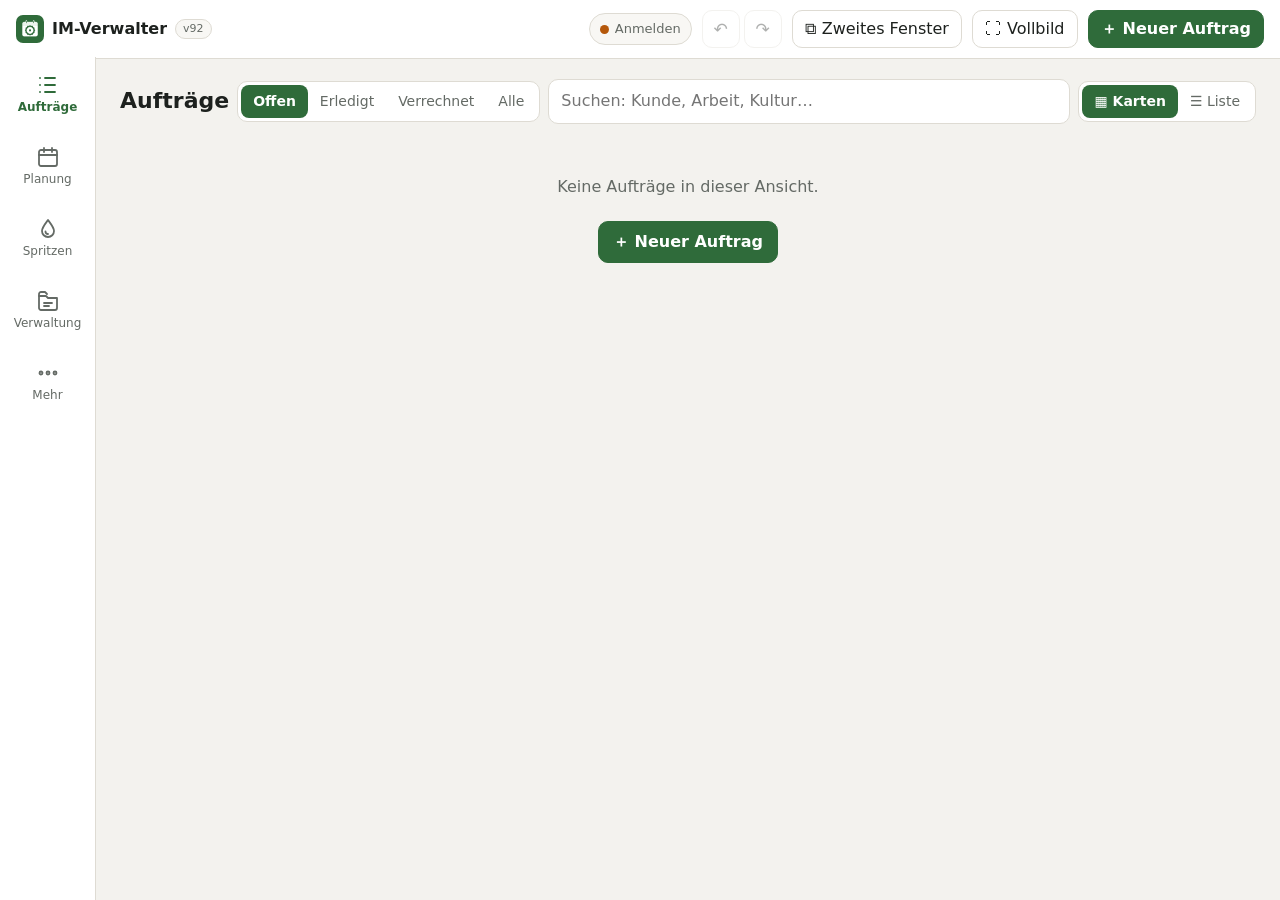
==== index.html @ 0e764344 "v92: Datensicherung – Excel-Export mit allen Modulen inkl. Eigener Betrieb (auf Basis v91) Co-Author" ====
<!doctype html>
<html lang="de-CH">
<head>
<meta charset="utf-8">
<meta name="viewport" content="width=device-width, initial-scale=1, viewport-fit=cover">
<title>IM-Verwalter</title>
<meta name="theme-color" content="#2f6b3a">
<meta name="apple-mobile-web-app-capable" content="yes">
<meta name="mobile-web-app-capable" content="yes">
<meta name="apple-mobile-web-app-status-bar-style" content="default">
<meta name="apple-mobile-web-app-title" content="IM-Verwalter">
<link rel="manifest" href="manifest.webmanifest">
<link rel="icon" href="icon-192.png" type="image/png">
<link rel="apple-touch-icon" href="apple-touch-icon.png">
<link rel="stylesheet" href="styles.css">
</head>
<body>
<header class="top">
  <div class="brand">
    <img src="[data-uri]" alt="" width="28" height="28">
    <span>IM-Verwalter</span><small class="ver" id="appVer" title="Version – Details unter Mehr">v92</small>
  </div>
  <button class="sync" id="syncBtn" data-act="sync" title="Jetzt synchronisieren">
    <span class="dot" id="syncDot"></span><span id="syncText">…</span>
  </button>
  <span class="undogrp"><button class="btn hbtn" id="hdrUndo" data-act="undo" disabled aria-label="Rückgängig" title="Rückgängig (Ctrl+Z)">↶</button><button class="btn hbtn" id="hdrRedo" data-act="redo" disabled aria-label="Wiederholen" title="Wiederholen (Ctrl+Y)">↷</button></span>
  <button class="btn hbtn" id="hdrWin" data-act="newWin" hidden title="Diesen Bereich zusätzlich in einem zweiten Fenster öffnen, um Daten nebeneinander zu sehen">⧉ <span class="hide-sm">Zweites Fenster</span></button>
  <button class="btn hbtn" id="hdrFs" data-act="hdrFs" hidden title="Vollbild">⛶ <span class="hide-sm">Vollbild</span></button>
  <button class="btn primary new" data-act="newOrder">＋ <span class="hide-sm">Neuer Auftrag</span></button>
</header>

<nav class="tabs" id="tabs">
  <button data-view="auftraege"><svg viewBox="0 0 24 24"><path d="M9 5h10M9 12h10M9 19h10M4 5h.01M4 12h.01M4 19h.01"/></svg><span>Aufträge</span></button>
  <button data-view="plan"><svg viewBox="0 0 24 24"><rect x="3" y="5" width="18" height="16" rx="2"/><path d="M3 10h18M8 3v4M16 3v4"/></svg><span>Planung</span></button>
  <button data-view="spritzen"><svg viewBox="0 0 24 24"><path d="M12 3c3 4 6 7.5 6 11a6 6 0 0 1-12 0c0-3.5 3-7 6-11z"/><path d="M9.5 14.5a2.5 2.5 0 0 0 2.5 2.5"/></svg><span>Spritzen</span></button>
  <button data-view="rueben" hidden><svg viewBox="0 0 24 24"><path d="M12 21c-3.5-3-5-6.5-5-10a5 5 0 0 1 10 0c0 3.5-1.5 7-5 10z"/><path d="M12 6c0-1.5.8-3 2.5-3.5M12 6c-.3-1.6-1.3-2.7-3-3"/><path d="M10 11h4M10.5 14h3"/></svg><span>Rübensamen</span></button>
  <button data-view="betrieb" hidden><svg viewBox="0 0 24 24"><path d="M3 21h18"/><path d="M5 21V10l7-5 7 5v11"/><path d="M9 21v-6h6v6"/><path d="M3 10l9-7 9 7"/></svg><span>Betrieb</span></button>
  <button data-view="verwaltung"><svg viewBox="0 0 24 24"><path d="M3 7h7l2 2h9v10a2 2 0 0 1-2 2H5a2 2 0 0 1-2-2z"/><path d="M3 7V5a2 2 0 0 1 2-2h4l2 2"/><path d="M8 14h8M8 17h5"/></svg><span>Verwaltung</span></button>
  <button data-view="mehr"><svg viewBox="0 0 24 24"><circle cx="5" cy="12" r="1.5"/><circle cx="12" cy="12" r="1.5"/><circle cx="19" cy="12" r="1.5"/></svg><span>Mehr</span></button>
</nav>

<main id="main">
  <div id="toolbar"></div>
  <div id="content"></div>
</main>

<div id="selbar" hidden></div>
<dialog id="dlg"><form method="dialog" id="dlgForm"></form></dialog>
<div id="toast" role="status"></div>

<script src="config.js"></script>
<script src="app.js"></script>
<script src="betrieb.js"></script>
</body>
</html>
---- styles.css ----
:root {
  --bg: #f3f2ee;
  --surface: #ffffff;
  --surface-2: #f8f7f4;
  --line: #dedbd3;
  --text: #1d211e;
  --muted: #646a65;
  --accent: #2f6b3a;
  --accent-ink: #ffffff;
  --accent-soft: #e3efe4;
  --danger: #b3261e;
  --warn: #b5580b;
  --warn-soft: #fbead9;
  --s-offen: #6b7280;
  --s-geplant: #1f5fae;
  --s-erledigt: #2f7d3b;
  --s-verrechnet: #8a8f8b;
  --shadow: 0 1px 2px rgba(0,0,0,.06), 0 2px 8px rgba(0,0,0,.04);
  --radius: 12px;
  --tabh: 64px;
  color-scheme: light;
}
@media (prefers-color-scheme: dark) {
  :root:not([data-theme="light"]) {
    --bg: #141614; --surface: #1d201d; --surface-2: #232723; --line: #343a35;
    --text: #e9ece8; --muted: #a0a8a2; --accent: #6fbf7c; --accent-ink: #0d1a0f;
    --accent-soft: #24372a; --danger: #ff8a80; --warn: #f0a35b; --warn-soft: #3a2b1c;
    --s-offen: #9aa1ab; --s-geplant: #7fb0f0; --s-erledigt: #7fcf8b; --s-verrechnet: #7d847f;
    --shadow: none; color-scheme: dark;
  }
}
:root[data-theme="dark"] {
  --bg: #141614; --surface: #1d201d; --surface-2: #232723; --line: #343a35;
  --text: #e9ece8; --muted: #a0a8a2; --accent: #6fbf7c; --accent-ink: #0d1a0f;
  --accent-soft: #24372a; --danger: #ff8a80; --warn: #f0a35b; --warn-soft: #3a2b1c;
  --s-offen: #9aa1ab; --s-geplant: #7fb0f0; --s-erledigt: #7fcf8b; --s-verrechnet: #7d847f;
  --shadow: none; color-scheme: dark;
}

* { box-sizing: border-box; }
html { -webkit-text-size-adjust: 100%; }
body {
  margin: 0; background: var(--bg); color: var(--text);
  font: 16px/1.4 -apple-system, BlinkMacSystemFont, "Segoe UI", system-ui, Roboto, sans-serif;
  padding-top: env(safe-area-inset-top);
}
button, input, select, textarea { font: inherit; color: inherit; }
a { color: var(--accent); }
.hide-sm { display: none; }
@media (min-width: 700px) { .hide-sm { display: inline; } }

/* ---------- Kopf ---------- */
.top {
  position: sticky; top: 0; z-index: 20;
  display: flex; align-items: center; gap: 10px;
  padding: 10px max(16px, env(safe-area-inset-right)) 10px max(16px, env(safe-area-inset-left));
  background: var(--surface); border-bottom: 1px solid var(--line);
}
.brand { display: flex; align-items: center; gap: 8px; font-weight: 700; flex: 1; min-width: 0; }
.brand img { border-radius: 7px; }
.brand span { white-space: nowrap; overflow: hidden; text-overflow: ellipsis; }
.sync {
  display: flex; align-items: center; gap: 6px; border: 1px solid var(--line);
  background: var(--surface-2); border-radius: 999px; padding: 6px 10px; font-size: 13px;
  color: var(--muted); cursor: pointer; max-width: calc(46vw / var(--uz, 1));
}
.sync span:last-child { white-space: nowrap; overflow: hidden; text-overflow: ellipsis; }
.dot { width: 9px; height: 9px; border-radius: 50%; background: var(--s-offen); flex: none; }
.dot.ok { background: var(--s-erledigt); }
.dot.busy { background: var(--s-geplant); animation: pulse 1s infinite; }
.dot.warn { background: var(--warn); }
.dot.err { background: var(--danger); }
@keyframes pulse { 50% { opacity: .3; } }

/* ---------- Navigation ---------- */
.tabs {
  position: fixed; left: 0; right: 0; bottom: 0; z-index: 20;
  display: grid; grid-template-columns: repeat(var(--n, 7), minmax(0, 1fr));
  background: var(--surface); border-top: 1px solid var(--line);
  padding-bottom: env(safe-area-inset-bottom);
}
.tabs button {
  display: flex; flex-direction: column; align-items: center; gap: 2px;
  border: 0; background: none; padding: 8px 2px 6px; font-size: 11px; color: var(--muted); cursor: pointer;
  min-height: 56px;
}
.tabs svg { width: 24px; height: 24px; fill: none; stroke: currentColor; stroke-width: 1.8; stroke-linecap: round; stroke-linejoin: round; }
.tabs button.on { color: var(--accent); font-weight: 600; }
main {
  padding: 14px max(16px, env(safe-area-inset-right)) calc(var(--tabh) + 24px + env(safe-area-inset-bottom)) max(16px, env(safe-area-inset-left));
  max-width: 1500px; margin: 0 auto;
}
@media (min-width: 600px) {
  .tabs {
    position: fixed; top: 57px; bottom: 0; right: auto; width: 96px;
    grid-template-columns: 1fr; grid-auto-rows: 72px; align-content: start;
    border-top: 0; border-right: 1px solid var(--line); padding-top: 8px;
  }
  .tabs button { font-size: 12px; }
  main { margin-left: 96px; padding: 20px 24px 40px; }
}

/* ---------- Werkzeugleiste ---------- */
#toolbar { display: flex; flex-wrap: wrap; gap: 8px; align-items: center; margin-bottom: 12px; }
#toolbar h1 { font-size: 22px; margin: 0 auto 0 0; }
.seg { display: inline-flex; background: var(--surface); border: 1px solid var(--line); border-radius: 10px; padding: 3px; overflow-x: auto; max-width: 100%; }
.seg button { border: 0; background: none; padding: 7px 12px; border-radius: 8px; font-size: 14px; cursor: pointer; white-space: nowrap; color: var(--muted); }
.seg button.on { background: var(--accent); color: var(--accent-ink); font-weight: 600; }
.search { flex: 1 1 200px; min-width: 0; }
.input, select.input, textarea.input {
  width: 100%; padding: 10px 12px; border: 1px solid var(--line); border-radius: 10px;
  background: var(--surface); min-height: 44px;
}
textarea.input { min-height: 80px; resize: vertical; }
.input:focus { outline: 2px solid var(--accent); outline-offset: -1px; border-color: transparent; }
.btn {
  display: inline-flex; align-items: center; justify-content: center; gap: 6px;
  border: 1px solid var(--line); background: var(--surface); border-radius: 10px;
  padding: 9px 14px; min-height: 42px; cursor: pointer; font-weight: 500; white-space: nowrap;
}
.btn:hover { border-color: var(--muted); }
.btn.primary { background: var(--accent); border-color: var(--accent); color: var(--accent-ink); font-weight: 600; }
.btn.danger { color: var(--danger); }
.btn.small { min-height: 34px; padding: 5px 10px; font-size: 14px; }
.btn.ghost { border-color: transparent; background: transparent; }
.top .btn.new { min-height: 38px; padding: 7px 12px; }

/* ---------- Karten ---------- */
.list { display: grid; gap: 10px; }
@media (min-width: 700px) { .list.grid { grid-template-columns: repeat(auto-fill, minmax(320px, 1fr)); } }
.card {
  background: var(--surface); border: 1px solid var(--line); border-radius: var(--radius);
  padding: 12px 14px; box-shadow: var(--shadow); cursor: pointer; position: relative;
}
.card:hover { border-color: var(--muted); }
.card.prio { border-left: 4px solid var(--warn); }
.card .row1 { display: flex; gap: 8px; align-items: baseline; }
.card .title { font-weight: 650; flex: 1; min-width: 0; overflow-wrap: anywhere; }
.card .sub { color: var(--muted); font-size: 14px; margin-top: 2px; overflow-wrap: anywhere; }
.card .meta { display: flex; flex-wrap: wrap; gap: 6px; margin-top: 8px; align-items: center; }
.card .actions { display: flex; gap: 6px; margin-top: 10px; flex-wrap: wrap; }
.chip { font-size: 12px; padding: 3px 8px; border-radius: 999px; background: var(--surface-2); border: 1px solid var(--line); white-space: nowrap; }
.chip.warn { background: var(--warn-soft); border-color: transparent; color: var(--warn); font-weight: 600; }
.badge { font-size: 12px; font-weight: 600; padding: 2px 8px; border-radius: 6px; color: #fff; white-space: nowrap; }
.badge.offen { background: var(--s-offen); }
.badge.geplant { background: var(--s-geplant); }
.badge.erledigt { background: var(--s-erledigt); }
.badge.verrechnet { background: var(--s-verrechnet); }
:root[data-theme="dark"] .badge, .badge { color: #fff; }
@media (prefers-color-scheme: dark) { :root:not([data-theme="light"]) .badge { color: #111; } }
:root[data-theme="dark"] .badge { color: #111; }
.who { display: inline-flex; align-items: center; gap: 5px; font-size: 13px; }
.who i { width: 10px; height: 10px; border-radius: 50%; display: inline-block; }
.nr { font-size: 12px; color: var(--muted); font-variant-numeric: tabular-nums; }
.empty { text-align: center; color: var(--muted); padding: 40px 10px; }
.section-h { font-size: 13px; font-weight: 700; text-transform: uppercase; letter-spacing: .04em; color: var(--muted); margin: 18px 0 8px; }
.links { display: flex; gap: 12px; flex-wrap: wrap; margin-top: 6px; font-size: 14px; }
.links a { text-decoration: none; font-weight: 500; }

/* ---------- Wochenplan ---------- */
.weekhead { display: flex; align-items: center; gap: 6px; flex-wrap: wrap; }
.weekhead .lbl { font-weight: 650; min-width: 150px; text-align: center; }
.week { display: grid; gap: 12px; }
.day { background: var(--surface); border: 1px solid var(--line); border-radius: var(--radius); padding: 10px; }
.day.today { border-color: var(--accent); box-shadow: 0 0 0 1px var(--accent); }
.day h3 { margin: 0 0 8px; font-size: 14px; display: flex; justify-content: space-between; gap: 6px; }
.day h3 small { color: var(--muted); font-weight: 500; }
.day .slot { display: grid; gap: 8px; min-height: 28px; }
.day.drop { background: var(--accent-soft); }
.day .none { color: var(--muted); font-size: 13px; }
.pcard { background: var(--surface-2); border: 1px solid var(--line); border-radius: 10px; padding: 8px 10px; cursor: pointer; font-size: 14px; border-left: 4px solid var(--s-geplant); }
.pcard.erledigt, .pcard.verrechnet { opacity: .65; border-left-color: var(--s-erledigt); }
.pcard.prio { border-left-color: var(--warn); }
.pcard b { display: block; overflow-wrap: anywhere; }
.pcard .sub { color: var(--muted); font-size: 13px; overflow-wrap: anywhere; }
.pcard .meta { display: flex; flex-wrap: wrap; gap: 4px; margin-top: 4px; }
.pcard[draggable="true"] { cursor: grab; }
.planwrap { display: grid; gap: 14px; }
.unplanned { background: var(--surface); border: 1px dashed var(--muted); border-radius: var(--radius); padding: 10px; }
.unplanned summary { cursor: pointer; font-weight: 650; }
.unplanned .slot { display: grid; gap: 8px; margin-top: 8px; }
.unplanned.drop { background: var(--accent-soft); }
@media (min-width: 1100px) {
  .planwrap { grid-template-columns: minmax(0,1fr) 270px; align-items: start; }
  .week { grid-template-columns: repeat(7, minmax(0, 1fr)); gap: 8px; }
  .day { min-height: 360px; }
  .unplanned { position: sticky; top: 76px; max-height: calc(calc(100vh / var(--uz, 1)) - 100px); overflow: auto; }
  .unplanned summary { pointer-events: none; list-style: none; }
}

/* ---------- Dialog ---------- */
dialog {
  border: 0; padding: 0; border-radius: 16px; width: min(640px, calc(100vw / var(--uz, 1)) - 24px);
  max-height: calc(calc(100dvh / var(--uz, 1)) - 24px); background: var(--surface); color: var(--text);
  box-shadow: 0 20px 60px rgba(0,0,0,.3);
}
dialog::backdrop { background: rgba(0,0,0,.4); }
@media (max-width: 699px) {
  dialog { width: calc(100vw / var(--uz, 1)); max-width: calc(100vw / var(--uz, 1)); height: calc(100dvh / var(--uz, 1)); max-height: calc(100dvh / var(--uz, 1)); margin: 0; border-radius: 0; }
}
#dlgForm { display: flex; flex-direction: column; max-height: inherit; height: 100%; }
.dh { display: flex; align-items: center; gap: 8px; padding: calc(12px + env(safe-area-inset-top)) 16px 12px; border-bottom: 1px solid var(--line); }
@media (min-width: 700px) { .dh { padding-top: 14px; } }
.dh h2 { margin: 0; font-size: 18px; flex: 1; }
.db { padding: 14px 16px; overflow-y: auto; flex: 1; -webkit-overflow-scrolling: touch; }
.df { display: flex; gap: 8px; padding: 12px 16px calc(12px + env(safe-area-inset-bottom)); border-top: 1px solid var(--line); flex-wrap: wrap; }
.df .spacer { flex: 1; }
.fld { display: block; margin-bottom: 12px; }
.fld > span { display: block; font-size: 13px; font-weight: 600; color: var(--muted); margin-bottom: 4px; }
.fld .hint { font-size: 12px; color: var(--warn); margin-top: 3px; }
.two { display: grid; grid-template-columns: 1fr 1fr; gap: 10px; }
.three { display: grid; grid-template-columns: 1fr 1fr 1fr; gap: 10px; }
@media (max-width: 420px) { .three { grid-template-columns: 1fr 1fr; } }
.chips { display: flex; flex-wrap: wrap; gap: 6px; }
.chips label { position: relative; }
.chips input { position: absolute; opacity: 0; pointer-events: none; }
.chips label span {
  display: inline-block; padding: 8px 12px; border: 1px solid var(--line); border-radius: 999px;
  font-size: 14px; cursor: pointer; background: var(--surface); user-select: none;
}
.chips input:checked + span { background: var(--accent); border-color: var(--accent); color: var(--accent-ink); font-weight: 600; }
.chips input:focus-visible + span { outline: 2px solid var(--accent); outline-offset: 2px; }
.box { background: var(--surface-2); border: 1px solid var(--line); border-radius: 12px; padding: 12px; margin-bottom: 12px; }
.box h4 { margin: 0 0 10px; font-size: 14px; }
.posrow { display: grid; grid-template-columns: 1fr 110px 44px; gap: 8px; align-items: center; margin-bottom: 8px; font-size: 14px; }
.posrow .u { color: var(--muted); font-size: 13px; }
.x { border: 0; background: none; font-size: 22px; line-height: 1; padding: 4px 8px; cursor: pointer; color: var(--muted); }

/* ---------- Tabellenähnliche Listen ---------- */
.rows { background: var(--surface); border: 1px solid var(--line); border-radius: var(--radius); overflow: hidden; }
.rowi { display: flex; gap: 10px; align-items: center; padding: 12px 14px; border-top: 1px solid var(--line); cursor: pointer; }
.rowi:first-child { border-top: 0; }
.rowi:hover { background: var(--surface-2); }
.rowi .grow { flex: 1; min-width: 0; }
.rowi .t { font-weight: 600; overflow-wrap: anywhere; }
.rowi .s { font-size: 13px; color: var(--muted); overflow-wrap: anywhere; }
.rowi .num { font-variant-numeric: tabular-nums; color: var(--muted); font-size: 14px; width: 44px; flex: none; }
.rowi.off { opacity: .5; }

/* ---------- Mehr / Einstellungen ---------- */
.panel { background: var(--surface); border: 1px solid var(--line); border-radius: var(--radius); padding: 16px; margin-bottom: 14px; }
.panel h2 { margin: 0 0 10px; font-size: 17px; }
.panel p { margin: 6px 0; color: var(--muted); font-size: 14px; }
.panel .btns { display: flex; gap: 8px; flex-wrap: wrap; margin-top: 10px; }
.mono { font-family: ui-monospace, Menlo, Consolas, monospace; font-size: 13px; background: var(--surface-2); border: 1px solid var(--line); border-radius: 8px; padding: 6px 8px; overflow-wrap: anywhere; display: block; margin-top: 4px; color: var(--text); }
.cols { display: grid; gap: 14px; }
@media (min-width: 1000px) { .cols { grid-template-columns: 1fr 1fr; align-items: start; } }

#toast {
  position: fixed; left: 50%; bottom: calc(var(--tabh) + 20px + env(safe-area-inset-bottom)); transform: translateX(-50%) translateY(20px);
  background: var(--text); color: var(--bg); padding: 10px 16px; border-radius: 10px; font-size: 14px;
  opacity: 0; pointer-events: none; transition: .2s; z-index: 50; max-width: calc(calc(100vw / var(--uz, 1)) - 32px);
}
#toast.show { opacity: 1; transform: translateX(-50%) translateY(0); }
@media (min-width: 600px) { #toast { bottom: 24px; } }
.day, .slot > *, .week > * { min-width: 0; }
.pcard .chip { white-space: normal; overflow-wrap: anywhere; }

/* ---------- Planung: Maschinen nebeneinander ---------- */
.gridwrap { overflow-x: auto; -webkit-overflow-scrolling: touch; border: 1px solid var(--line); border-radius: var(--radius); background: var(--surface); }
.pgrid { display: grid; min-width: min-content; }
.pgrid > div { border-right: 1px solid var(--line); border-bottom: 1px solid var(--line); min-width: 0; }
.g-corner, .g-day { position: sticky; left: 0; z-index: 2; background: var(--surface); }
.g-head { padding: 8px 10px; background: var(--surface-2); }
.g-head b { display: block; font-size: 14px; line-height: 1.25; overflow-wrap: anywhere; }
.g-head small { display: block; color: var(--muted); font-size: 12px; margin-top: 2px; overflow-wrap: anywhere; }
.g-corner { background: var(--surface-2); }
.g-day { padding: 8px 6px; font-size: 13px; text-align: center; }
.g-day b { display: block; }
.g-day small { color: var(--muted); }
.g-day.today { color: var(--accent); box-shadow: inset 3px 0 0 var(--accent); }
.g-cell { padding: 6px; display: grid; gap: 6px; align-content: start; min-height: 74px; }
.daymode .g-cell { min-height: 260px; }
.g-cell.today { background: color-mix(in srgb, var(--accent-soft) 45%, transparent); }
.g-cell.off { background: repeating-linear-gradient(135deg, transparent 0 8px, color-mix(in srgb, var(--line) 55%, transparent) 8px 9px); }
.g-cell.drop, .unplanned.drop { background: var(--accent-soft); outline: 2px dashed var(--accent); outline-offset: -3px; }
.load { position: relative; height: 16px; border-radius: 4px; background: var(--surface-2); overflow: hidden; font-size: 11px; }
.load i { position: absolute; inset: 0 auto 0 0; background: color-mix(in srgb, var(--s-geplant) 30%, transparent); }
.load.over i { background: color-mix(in srgb, var(--danger) 35%, transparent); }
.load span { position: relative; padding-left: 5px; line-height: 16px; color: var(--muted); font-variant-numeric: tabular-nums; }
.load.over span { color: var(--danger); font-weight: 600; }
.pcard { padding: 6px 8px; font-size: 13px; }
.pcard .sub { font-size: 12px; }
.pcard.unpl { border-left-color: var(--s-offen); }
.unplanned h3 { margin: 0 0 8px; font-size: 15px; }
.note { font-size: 13px; color: var(--muted); font-style: italic; margin-top: 4px; display: -webkit-box; -webkit-line-clamp: 2; -webkit-box-orient: vertical; overflow: hidden; overflow-wrap: anywhere; }
.sub2 { font-size: 12px; color: var(--muted); margin-top: 3px; }
.chip.muted { opacity: .55; }
.chips.months label span { min-width: 52px; text-align: center; padding: 7px 8px; }
details.box > summary { cursor: pointer; }
.btn.small.primary { color: var(--accent-ink); }
.planwrap > * { min-width: 0; }
.tog { display: inline-flex; align-items: center; gap: 6px; font-size: 14px; color: var(--muted); cursor: pointer; }
@media (max-width: 699px) { .df { gap: 6px; } .df .btn { padding: 8px 10px; } .df .spacer { flex: 1 0 0; } }

/* ---------- Kultur hervorheben ---------- */
.kultur { font-weight: 650; color: var(--accent); }

/* ---------- Woche: 24h-Leiste pro Zelle ---------- */
.strip { position: relative; height: 12px; border-radius: 3px; background: var(--surface-2); border: 1px solid var(--line); margin-bottom: 12px; }
.strip i { position: absolute; top: 0; bottom: 0; }
.strip .night { background: color-mix(in srgb, var(--muted) 18%, transparent); }
.strip .pz { background: repeating-linear-gradient(135deg, var(--warn) 0 2px, transparent 2px 4px); opacity: .8; }
.strip .job { background: var(--s-geplant); border-radius: 2px; }
.strip .job.warn { background: var(--danger); }
.strip .ticks { position: absolute; left: 0; right: 0; top: 12px; display: flex; justify-content: space-between; font-size: 9px; color: var(--muted); line-height: 11px; }
.strip .ticks em { font-style: normal; }
.pcard .tm { font-size: 12px; font-weight: 650; color: var(--s-geplant); font-variant-numeric: tabular-nums; }
.pcard.warnb { border-left-color: var(--danger); }
.pzcard { font-size: 12px; padding: 4px 8px; border-radius: 8px; border: 1px dashed var(--warn); color: var(--warn); cursor: pointer; background: var(--warn-soft); }

/* ---------- Tag: Zeitachse 0–24 Uhr ---------- */
.tlwrap { overflow: auto; max-height: calc(calc(100dvh / var(--uz, 1)) - 250px); min-height: 360px; border: 1px solid var(--line); border-radius: var(--radius); background: var(--surface); -webkit-overflow-scrolling: touch; }
.tl { display: grid; min-width: min-content; }
.tl-corner, .tl-head { position: sticky; top: 0; z-index: 4; background: var(--surface-2); border-bottom: 1px solid var(--line); border-right: 1px solid var(--line); padding: 8px 10px; }
.tl-corner { left: 0; z-index: 5; padding: 0; }
.tl-head b { display: block; font-size: 14px; line-height: 1.25; overflow-wrap: anywhere; }
.tl-head small { display: block; color: var(--muted); font-size: 12px; margin: 2px 0 4px; overflow-wrap: anywhere; }
.tl-axis { position: sticky; left: 0; z-index: 3; background: var(--surface); border-right: 1px solid var(--line); }
.tl-axis span { position: absolute; right: 6px; transform: translateY(-50%); font-size: 11px; color: var(--muted); font-variant-numeric: tabular-nums; }
.tl-axis span:first-child { transform: none; }
.tl-col { position: relative; border-right: 1px solid var(--line); min-width: 0; cursor: copy;
  background-image: linear-gradient(to bottom, var(--line) 0 1px, transparent 1px), linear-gradient(to bottom, transparent calc(var(--hh, 45px) / 2), color-mix(in srgb, var(--line) 45%, transparent) calc(var(--hh, 45px) / 2), color-mix(in srgb, var(--line) 45%, transparent) calc(var(--hh, 45px) / 2 + 1px), transparent calc(var(--hh, 45px) / 2 + 1px));
  background-size: 100% var(--hh, 45px); background-repeat: repeat-y; }
.tl-col.off { cursor: default; background-color: var(--surface-2); }
.tl-col.drop { background-color: var(--accent-soft); }
.tl-col .night { position: absolute; left: 0; right: 0; background: color-mix(in srgb, var(--muted) 12%, transparent); pointer-events: auto; }
.blk { position: absolute; left: 4px; right: 4px; z-index: 2; overflow: hidden; border-radius: 7px; padding: 3px 7px; font-size: 12px; line-height: 1.3;
  background: color-mix(in srgb, var(--s-geplant) 16%, var(--surface)); border: 1px solid color-mix(in srgb, var(--s-geplant) 45%, transparent); border-left: 4px solid var(--s-geplant); cursor: pointer; }
.blk b { display: block; white-space: nowrap; overflow: hidden; text-overflow: ellipsis; font-variant-numeric: tabular-nums; }
.blk span { display: block; overflow: hidden; text-overflow: ellipsis; }
.blk .w { color: var(--danger); font-weight: 600; }
.blk .note { margin-top: 2px; }
.blk.erledigt, .blk.verrechnet { opacity: .6; border-left-color: var(--s-erledigt); background: color-mix(in srgb, var(--s-erledigt) 12%, var(--surface)); }
.blk.warn { border-left-color: var(--danger); }
.blk[draggable="true"] { cursor: grab; }
.pzb { position: absolute; left: 0; right: 0; z-index: 1; cursor: pointer; border-top: 1px dashed var(--warn); border-bottom: 1px dashed var(--warn);
  background: repeating-linear-gradient(135deg, color-mix(in srgb, var(--warn) 22%, transparent) 0 6px, transparent 6px 12px); }
.pzb span { position: absolute; right: 6px; top: 1px; font-size: 11px; color: var(--warn); font-weight: 600; background: var(--surface); padding: 0 4px; border-radius: 4px; }
.now { position: absolute; left: 0; right: 0; height: 2px; background: var(--danger); z-index: 3; pointer-events: none; }
.now::before { content: ""; position: absolute; left: -4px; top: -3px; width: 8px; height: 8px; border-radius: 50%; background: var(--danger); }

/* ---------- Listen bearbeiten ---------- */
.lrow { display: flex; gap: 6px; align-items: center; margin-bottom: 6px; }
.chips.static { gap: 6px; }
.blk span.kultur { display: inline; }

/* ---------- Auswahl, Prioritäten, Tagesplan-Bild ---------- */
.blk.sel, .pcard.sel { outline: 3px solid var(--warn); outline-offset: 1px; z-index: 3; }
.strip .job.sel { background: var(--warn); }
#selbar { position: fixed; z-index: 30; left: 12px; right: 12px; margin: 0 auto; width: fit-content; justify-content: center; bottom: calc(var(--tabh) + 12px + env(safe-area-inset-bottom));
  display: flex; flex-wrap: wrap; align-items: center; gap: 8px; padding: 10px 14px; max-width: calc(calc(100vw / var(--uz, 1)) - 24px);
  background: var(--surface); border: 1px solid var(--line); border-radius: 14px; box-shadow: 0 8px 30px rgba(0,0,0,.18); }
#selbar[hidden] { display: none; }
@media (min-width: 600px) { #selbar { bottom: 20px; left: 108px; } }
.mh { cursor: pointer; }
.mh:hover b { color: var(--accent); text-decoration: underline; }
.mh .pic { font-size: 12px; opacity: .7; }
.updown { display: flex; flex-direction: column; flex: none; }
.updown .x { font-size: 12px; padding: 2px 6px; line-height: 1; }
.planimg { display: block; width: 100%; height: auto; border: 1px solid var(--line); border-radius: 8px; }
.dragcount { position: fixed; top: -100px; left: 0; padding: 6px 10px; border-radius: 8px; background: var(--accent); color: var(--accent-ink); font-weight: 600; font-size: 14px; }

/* ---------- Woche: Maschinennamen oben angeheftet ---------- */
.gridwrap { overflow: auto; max-height: calc(calc(100dvh / var(--uz, 1)) - 230px); min-height: 360px; }
.g-head { position: sticky; top: 0; z-index: 3; }
.g-corner { position: sticky; top: 0; left: 0; z-index: 4; }
.g-day { z-index: 2; }
@media (max-width: 599px) {
  .gridwrap, .tlwrap { max-height: calc(calc(100dvh / var(--uz, 1)) - var(--tabh) - 90px - env(safe-area-inset-bottom)); }
}

/* ---------- Zoom ---------- */
.zoomctl { display: inline-flex; align-items: center; gap: 4px; }
.zoomctl .zv { min-width: 46px; text-align: center; font-size: 13px; color: var(--muted); font-variant-numeric: tabular-nums; }
.zoomctl .btn { min-width: 36px; font-size: 18px; padding: 2px 8px; }
.cal > .tl, .cal > .pgrid { transform-origin: 0 0; }

/* ---------- Vollbild ---------- */
.fsview { position: fixed; inset: 0; z-index: 40; display: flex; flex-direction: column; background: var(--bg);
  padding: env(safe-area-inset-top) env(safe-area-inset-right) 0 env(safe-area-inset-left); }
.fsbar { display: flex; align-items: center; gap: 6px; flex-wrap: wrap; padding: 8px 10px; background: var(--surface); border-bottom: 1px solid var(--line); }
.fsbar .lbl { font-weight: 650; font-size: 15px; min-width: 0; }
.fsbar .seg button { padding: 5px 10px; }
.fsbar .fsclose { margin-left: auto; font-size: 18px; min-width: 40px; }
.fsview .cal { flex: 1; min-height: 0; max-height: none; border: 0; border-radius: 0; padding-bottom: env(safe-area-inset-bottom); }
.fsview > .empty { flex: 1; }
body.fs-plan { overflow: hidden; }
body.fs-plan #selbar { z-index: 50; bottom: calc(12px + env(safe-area-inset-bottom)); left: 12px; }
#toast { z-index: 60; }
.withbtn { display: flex; gap: 6px; }
.withbtn .input { flex: 1; min-width: 0; }
.withbtn .btn { min-width: 46px; font-size: 20px; padding: 0 12px; }
#dlg2 { border: 0; padding: 0; border-radius: 16px; width: min(520px, calc(100vw / var(--uz, 1)) - 24px); background: var(--surface); color: var(--text); box-shadow: 0 20px 60px rgba(0,0,0,.35); }
#dlg2::backdrop { background: rgba(0,0,0,.45); }
#dlg2Form { display: flex; flex-direction: column; max-height: calc(calc(100dvh / var(--uz, 1)) - 24px); }
@media (max-width: 699px) { #dlg2 { height: auto; max-height: calc(calc(100dvh / var(--uz, 1)) - 24px); width: calc(calc(100vw / var(--uz, 1)) - 24px); margin: auto; border-radius: 16px; } }

/* ---------- Ansicht wechseln, langes Drücken ---------- */
.g-day { cursor: pointer; }
.g-day:hover b { color: var(--accent); text-decoration: underline; }
.tl-axis, .tl-corner { cursor: pointer; }
.tl-corner { display: flex; align-items: flex-end; justify-content: center; font-size: 11px; color: var(--muted); padding-bottom: 6px; }
.tl-axis:hover span { color: var(--accent); }
.cal { -webkit-user-select: none; user-select: none; -webkit-touch-callout: none; }

/* ---------- Spritzen ---------- */
.prods { font-size: 12px; color: var(--accent); margin-top: 2px; overflow-wrap: anywhere; display: block; }
.card .prods { font-size: 13px; margin-top: 4px; }
.spraybox h4 { margin: 0 0 10px; }
.prow { display: grid; grid-template-columns: minmax(0,1fr) 80px 46px 56px 30px; gap: 6px; align-items: center; margin-bottom: 6px; }
@media (max-width: 480px) { .prow { grid-template-columns: minmax(0,1fr) 70px 40px 30px; } .prow .noeln { grid-column: 1 / 2; grid-row: 2; } }
.prow .u { font-size: 13px; color: var(--muted); }
.sprtot { font-size: 13px; margin-top: 8px; }
.stab { width: 100%; border-collapse: collapse; margin-top: 8px; font-size: 13px; }
.stab td { padding: 3px 4px; border-top: 1px solid var(--line); }
.stab td:nth-child(2), .stab td:nth-child(3) { text-align: right; white-space: nowrap; font-variant-numeric: tabular-nums; }
.tscroll { overflow-x: auto; margin-top: 8px; }
table.need { border-collapse: collapse; width: 100%; font-size: 14px; }
table.need th, table.need td { padding: 6px 8px; border-bottom: 1px solid var(--line); text-align: right; white-space: nowrap; font-variant-numeric: tabular-nums; }
table.need th:first-child, table.need td:first-child { text-align: left; position: sticky; left: 0; background: var(--surface); }
table.need th { font-size: 12px; color: var(--muted); font-weight: 600; }
table.need td:last-child { color: var(--muted); text-align: left; padding-left: 2px; }
table.need tr.water td, table.need tr.area td { color: var(--muted); }
.daychips label span { padding: 6px 10px; font-size: 13px; }
.hintp { background: var(--warn-soft); border-color: transparent; }
.tmx { font-variant-numeric: tabular-nums; color: var(--s-geplant); font-size: 14px; }
.lrow select.unit { width: 80px; flex: none; }
.cols > *, .panel { min-width: 0; }
.tscroll { max-width: 100%; }
.two > *, .three > * { min-width: 0; }
.input { min-width: 0; }

/* ---------- Spritzen: Unterseiten ---------- */
.sptabs { margin-bottom: 14px; }
.filters { display: flex; flex-wrap: wrap; gap: 8px; align-items: center; margin-bottom: 10px; }
.filters .fld.inl { display: flex; align-items: center; gap: 6px; margin: 0; }
.filters .fld.inl > span { margin: 0; }
.filters .fld.inl .input { width: auto; min-height: 40px; padding: 6px 8px; }
.checks { display: flex; flex-wrap: wrap; gap: 16px; font-size: 14px; }
.checks label { display: inline-flex; gap: 6px; align-items: center; }
.noeln { display: inline-flex; align-items: center; gap: 3px; font-size: 11px; color: var(--muted); cursor: pointer; white-space: nowrap; }
.noeln input:checked + span { color: var(--danger); font-weight: 700; }
tr.click { cursor: pointer; }
tr.click:hover td { background: var(--surface-2); }
.bill { margin-bottom: 18px; }
.bill-h { display: flex; justify-content: space-between; gap: 16px; flex-wrap: wrap; margin-bottom: 10px; font-size: 14px; }
.bill-h .r { text-align: right; }
.btab { width: 100%; border-collapse: collapse; font-size: 13px; }
.btab th { text-align: left; font-size: 12px; color: var(--muted); border-bottom: 2px solid var(--line); padding: 5px 6px; }
.btab td { padding: 4px 6px; border-bottom: 1px solid var(--line); vertical-align: top; }
.btab .n { text-align: right; white-space: nowrap; font-variant-numeric: tabular-nums; }
.btab tr.job td { border-top: 1px solid var(--muted); }
.btab tr.mit td { color: var(--muted); border-bottom-color: transparent; }
.btab tr.noeln td { background: color-mix(in srgb, var(--danger) 10%, transparent); }
.btab tfoot td { font-weight: 600; border-bottom: 0; padding-top: 6px; }
.btab tfoot tr.tot td { font-size: 15px; border-top: 2px solid var(--text); }
.panel .tscroll, .panel > .bill { overflow-x: auto; }
#printArea { display: none; }
@media print {
  body.printing > *:not(#printArea) { display: none !important; }
  body.printing #printArea { display: block; color: #000; font-size: 11pt; }
  body.printing { background: #fff; padding: 0; }
  #printArea .ptitle { font-size: 16pt; margin: 0 0 8mm; }
  #printArea .bill { page-break-after: always; }
  #printArea .bill:last-of-type { page-break-after: auto; }
  #printArea .btab { font-size: 9.5pt; }
  #printArea .btab th, #printArea .btab td { color: #000; border-color: #999; }
  #printArea .nr { color: #444; }
  #printArea .pfoot { font-size: 8pt; color: #555; margin-top: 6mm; }
  @page {
    margin: 14mm 14mm 16mm;
    /* Seitenzahlen unten rechts (Chrome/Edge ab Version 131) */
    @bottom-right { content: "Seite " counter(page) " von " counter(pages); font: 8pt -apple-system, "Segoe UI", Roboto, Arial, sans-serif; color: #555; }
    @bottom-left { content: "Indermühle Lohnarbeiten · Maschinenvermietung"; font: 8pt -apple-system, "Segoe UI", Roboto, Arial, sans-serif; color: #888; }
  }
}
/* ---------- Berichte gegliedert nach Kultur › Parzelle ---------- */
.grp { margin-bottom: 14px; }
.grp-k { font-weight: 700; font-size: 16px; color: var(--accent); margin: 14px 0 6px; padding-bottom: 4px; border-bottom: 2px solid var(--accent); }
.grp-p { font-weight: 650; font-size: 14px; margin: 10px 0 4px; }
.grp-k small, .grp-p small { font-weight: 500; color: var(--muted); font-size: 12px; margin-left: 6px; }
.btab tr.gk td { font-weight: 700; color: var(--accent); padding-top: 12px; border-bottom: 2px solid var(--accent); }
.btab tr.gp td { font-weight: 650; padding-top: 8px; }
.btab tr.click { cursor: pointer; }
.btab tr.click:hover td { background: var(--surface-2); }
@media print { #printArea .btab tr.gk td { color: #000; border-color: #000; } #printArea tr.click { cursor: default; } }
[hidden] { display: none !important; }
/* ---------- Felder aus MyJohnDeere ---------- */
.feldlist { display: grid; gap: 6px; }
.feldrow { display: flex; gap: 10px; align-items: center; padding: 8px 10px; background: var(--surface); border: 1px solid var(--line); border-radius: 10px; }
.feldrow.off { opacity: .55; }
.feldrow .s { font-size: 13px; color: var(--accent); margin-top: 2px; overflow-wrap: anywhere; }
.feldrow .grow { flex: 1; min-width: 0; }
.checklist { display: grid; gap: 6px; }
.checklist label { display: flex; gap: 10px; align-items: flex-start; padding: 8px 10px; border: 1px solid var(--line); border-radius: 10px; cursor: pointer; }
.checklist input { margin-top: 3px; }
.chip.jd { background: #367c2b; color: #ffde00; border-color: transparent; font-weight: 700; }
.jdrow select { flex: none; }
@media (max-width: 560px) { .jdrow { flex-wrap: wrap; } .jdrow select { max-width: none !important; width: 100%; } }
/* ---------- Kundenvorschläge im Auftrag ---------- */
.ksug { display: grid; margin-top: 4px; border: 1px solid var(--line); border-radius: 10px; background: var(--surface); overflow: hidden; box-shadow: 0 6px 18px rgba(0,0,0,.08); }
.ksug button { all: unset; box-sizing: border-box; display: block; width: 100%; padding: 9px 12px; cursor: pointer; border-bottom: 1px solid var(--line); font-size: 15px; overflow-wrap: anywhere; }
.ksug button:last-child { border-bottom: 0; }
.ksug button span { color: var(--muted); font-size: 13px; margin-left: 4px; }
.ksug button.on, .ksug button:hover { background: var(--accent-soft, var(--surface-2)); }
/* ---------- Journal: chronologisch mit Direktbearbeitung ---------- */
.jrow .jd { width: 78px; }
.jedit { display: flex; gap: 6px; flex: none; }
.jedit label { display: grid; gap: 1px; font-size: 10.5px; color: var(--muted); text-align: right; }
.jedit .input { width: 72px; min-height: 32px; padding: 4px 6px; text-align: right; font-variant-numeric: tabular-nums; transition: background .3s; }
.jedit .input.saved { background: color-mix(in srgb, var(--s-erledigt) 22%, transparent); }
@media (max-width: 560px) { .jrow { flex-wrap: wrap; } .jrow .grow { flex-basis: calc(100% - 90px); } .jedit { margin-left: 88px; } .jedit .input { width: 64px; } }
.btab tr.gj td { font-weight: 800; font-size: 15px; padding-top: 14px; border-bottom: 2px solid var(--text); }
@media print { #printArea .btab tr.gj td { border-color: #000; } }
/* ---------- Auswahlfelder mit Suche ---------- */
.combo { position: relative; min-width: 0; }
.combo .combo-in { width: 100%; padding-right: 30px; text-overflow: ellipsis;
  background-image: url("data:image/svg+xml,%3Csvg xmlns='http://www.w3.org/2000/svg' width='12' height='8' viewBox='0 0 12 8'%3E%3Cpath d='M1 1l5 5 5-5' fill='none' stroke='%23888' stroke-width='1.8'/%3E%3C/svg%3E");
  background-repeat: no-repeat; background-position: right 11px center; }
.withbtn > .combo { flex: 1; }
.filters > .combo { flex: 0 1 auto; min-width: 170px; }
.combo-sug { position: absolute; left: 0; right: 0; top: calc(100% + 2px); z-index: 60; margin-top: 0; max-height: min(300px, calc(50vh / var(--uz, 1))); overflow-y: auto; }
.combo-sug .none { padding: 9px 12px; color: var(--muted); font-size: 14px; }
.ksug button.blank { color: var(--muted); }
.jstep { display: flex; align-items: center; gap: 2px; }
.jstep .jsb { width: 26px; height: 32px; border: 1px solid var(--line); border-radius: 8px; background: var(--surface); color: var(--text); font-size: 17px; line-height: 1; cursor: pointer; padding: 0; }
.jstep .jsb:active { background: var(--surface-2); }
.jedit .jstep .input { width: 60px; text-align: center; }
@media (max-width: 560px) { .jedit .jstep .input { width: 56px; } }
/* ---------- Briefkopf auf Abrechnung und Nachweis ---------- */
.bill .lhead { display: block; width: 100%; max-width: 640px; height: auto; margin: 0 0 16px; background: #fff; border-radius: 4px; }
@media print { #printArea .bill .lhead { max-width: none; width: 100%; margin: 0 0 9mm; border-radius: 0; } }
/* Logo nur im Ausdruck / PDF */
.bill .lhead { display: none; }
@media print { #printArea .bill .lhead { display: block; } }
/* ---------- Journal-Filter ---------- */
.jfilter { margin-bottom: 12px; }
.jfgrid { display: grid; grid-template-columns: repeat(auto-fill, minmax(150px, 1fr)); gap: 4px 10px; }
.jfgrid .fld { margin-bottom: 6px; }
.jfilter .btns { margin-top: 4px; }
/* ---------- Produkte: Inventar, Verlauf, Import ---------- */
.prow2 .jedit .input { width: 86px; }
.prow2 .invw { width: 96px; text-align: right; white-space: nowrap; font-size: 13px; }
.prow2 .nxt { color: var(--accent); font-weight: 600; }
@media (max-width: 560px) { .prow2 { flex-wrap: wrap; } .prow2 .grow { flex-basis: 100%; } .prow2 .jedit { margin-left: 0; } }
.vtab tr.future td { color: var(--accent); font-weight: 600; }
.vtab .x, .imptab .x { border: 0; background: none; font-size: 18px; color: var(--muted); cursor: pointer; }
.imptab tr.aendern td { background: color-mix(in srgb, var(--accent) 8%, transparent); }
.imptab tr.gleich td, .imptab tr.ohne td { color: var(--muted); }
.bill.inv td.cnt { min-width: 70px; border-bottom: 1px solid var(--muted); }
.btab tr.invsum td { border-top: 2px solid var(--text); font-size: 14px; padding-top: 6px; }
.imptab .cbx { width: 28px; text-align: center; }
.imptab .cbx input { width: 18px; height: 18px; cursor: pointer; }
.imptab tr.neu td { background: color-mix(in srgb, var(--s-geplant) 8%, transparent); }
.imptab tr.aus td { color: var(--muted); text-decoration: line-through; text-decoration-color: color-mix(in srgb, var(--muted) 60%, transparent); }
.imptab tr.aus td.cbx, .imptab tr.aus td:last-child { text-decoration: none; }
/* ---------- Berichte: klare Gliederung Erntejahr › Kultur › Parzelle ---------- */
.bill { overflow-x: auto; }
.btab.fx { table-layout: fixed; min-width: 600px; }
.btab.fx td { overflow-wrap: anywhere; }
.bill .jblk { margin-top: 22px; }
.bill .bill-h + .jblk { margin-top: 10px; }
.bill h3.gj { display: flex; justify-content: space-between; gap: 12px; flex-wrap: wrap; margin: 0 0 8px; padding: 7px 10px; border-radius: 6px;
  background: var(--accent); color: #fff; font-size: 15px; font-weight: 800; min-width: 600px; box-sizing: border-box; }
.bill h3.gj span:last-child { font-weight: 600; font-size: 13.5px; }
.bill .kblk { margin: 0 0 14px; }
.bill .kblk:last-child { margin-bottom: 0; }
.btab.fx tr.gk td { background: var(--accent-soft); color: var(--accent); font-weight: 750; font-size: 14px; padding: 6px 8px; border-bottom: 2px solid var(--accent); border-top: 0; }
.btab.fx tr.gp td { font-weight: 650; font-size: 13px; padding: 9px 6px 3px; border-bottom: 1px solid var(--line); color: var(--text); }
.btab.fx tbody.pblk tr.gp td::before { content: '▸ '; color: var(--muted); }
.btab.fx thead th { padding-top: 2px; }
.bill .totblk { margin-top: 18px; }
.btab .tots td { font-weight: 600; border-bottom: 0; padding-top: 5px; }
.btab .tots tr.tot td { font-size: 15px; border-top: 2px solid var(--text); padding-top: 7px; }
@media print {
  #printArea .bill h3.gj, #printArea .btab.fx tr.gk td { -webkit-print-color-adjust: exact; print-color-adjust: exact; }
  #printArea .bill h3.gj { background: #2f6b3a !important; color: #fff !important; min-width: 0; }
  #printArea .btab.fx tr.gk td { background: #e6efe7 !important; color: #1f4f29 !important; border-bottom-color: #2f6b3a !important; }
  #printArea .btab.fx { min-width: 0; }
  #printArea .bill { overflow: visible; }
  /* Umbrüche: Parzelle nie trennen, Kultur möglichst zusammen, Überschriften nicht allein am Seitenende */
  #printArea .bill-h, #printArea .lhead, #printArea h3.gj { break-after: avoid; page-break-after: avoid; }
  #printArea .kblk, #printArea .totblk { break-inside: avoid; page-break-inside: avoid; }
  #printArea tbody.pblk, #printArea .btab tr { break-inside: avoid; page-break-inside: avoid; }
}
.panel.deact { display: flex; flex-wrap: wrap; align-items: flex-end; gap: 8px 12px; margin-bottom: 10px; padding: 10px 14px; }
.panel.deact .fld { margin: 0; }
.panel.deact input[type="date"] { width: auto; }
.panel.deact .btn { margin: 0; }
.panel.deact .nr { flex-basis: 100%; margin: 0; }
.prow2 .s .old { color: var(--warn); }
.prow2 .jedit label.akt { text-align: center; }
.prow2 .jedit label.akt input { width: 20px; height: 20px; margin: 6px auto 0; display: block; cursor: pointer; }
/* Datums-/Wochenwahl: feste Breite, damit die Pfeile beim Weiterschalten nicht springen */
.weekhead .lbl { flex: none; width: 17.5em; min-width: 0; white-space: nowrap; overflow: hidden; text-overflow: ellipsis; font-variant-numeric: tabular-nums; }
.fsbar .lbl { flex: none; width: 11.5em; white-space: nowrap; overflow: hidden; text-overflow: ellipsis; text-align: center; font-variant-numeric: tabular-nums; }
@media (max-width: 480px) { .weekhead .lbl { width: 14.5em; font-size: 14px; } }
/* ---------- JD-Arbeitsbericht ---------- */
.jdbtab { min-width: 860px; }
.jdbtab td { white-space: normal; }
.jdbtab td:first-child { white-space: nowrap; }
.btab.kv td:first-child { width: 38%; }
.seg.mini button { padding: 5px 10px; font-size: 13px; }
@media print { #printArea .jdbtab { min-width: 0; font-size: 8.5pt; } #printArea .jdbprint { overflow: visible; } }
/* Navigation mit 7 Modulen */
@media (max-width: 599px) {
  .tabs { grid-template-columns: repeat(var(--n, 7), minmax(0, 1fr)); }
  .tabs button { font-size: 10px; letter-spacing: -0.1px; padding: 8px 0 6px; min-width: 0; }
  .tabs button span { max-width: 100%; overflow: hidden; text-overflow: ellipsis; white-space: nowrap; }
  .tabs svg { width: 22px; height: 22px; }
}
.seg.mini { flex-wrap: wrap; overflow: visible; }
/* Berichte: Trennstrich nur zwischen den Aufträgen, nicht zwischen den Produkten */
.btab.fx td { border-bottom: 0; border-top: 0; }
.btab.fx tr.job td { border-top: 1px solid var(--line); }
.btab.fx tr.gp + tr.job td { border-top: 0; }
.btab.fx tr.mit td { border: 0; padding-top: 2px; padding-bottom: 2px; }
.btab.fx tr.gp td { border-bottom: 1px solid var(--line); }
.btab.fx tr.gk td { border-bottom: 2px solid var(--accent); }
.btab.fx tbody.pblk:last-child tr:last-child td { padding-bottom: 6px; }
@media print {
  #printArea .btab.fx td { border-top: 0; border-bottom: 0; }
  #printArea .btab.fx tr.job td { border-top: 0.6pt solid #999; }
  #printArea .btab.fx tr.gp + tr.job td, #printArea .btab.fx tr.mit td { border: 0; }
  #printArea .btab.fx tr.gp td { border-bottom: 0.6pt solid #999; }
}
/* ---------- Aufträge als Liste ---------- */
.altab { min-width: 980px; }
.altab td:first-child, .altab td.ck + td { white-space: nowrap; }
.altab .ck { width: 34px; text-align: center; padding-left: 6px; padding-right: 2px; cursor: default; }
.altab .ck input { width: 18px; height: 18px; margin: 0; cursor: pointer; accent-color: var(--accent, #2f7d32); vertical-align: middle; }
.altab tr.alsel td { background: color-mix(in srgb, var(--accent, #2f7d32) 10%, transparent); }
.alselbar { position: sticky; top: 0; z-index: 5; display: flex; flex-wrap: wrap; align-items: center; gap: 8px; padding: 8px 12px; margin-bottom: 10px; border: 2px solid var(--accent, #2f7d32); }
.alselbar .alsl { margin-left: 6px; color: var(--muted, #666); }
.alselbar .btn.mini { padding: 4px 8px; min-height: 0; }
.alselbar .btn.mini .badge { font-size: 12px; }
@media (pointer: coarse) { .altab .ck input { width: 24px; height: 24px; } .alselbar .btn.mini { min-height: 44px; } }
.altab .badge { font-size: 11px; padding: 1px 6px; }
@media print { #printArea .altab { min-width: 0; font-size: 8pt; } #printArea .alprint { overflow: visible; } }
#aView { margin-left: auto; }
.bill.inv td.nr, .altab td.nr { white-space: nowrap; }
/* ---------- Planung: Kurznamen, Export ---------- */
.mh.kurz b { font-size: 15px; }
.planexp .pxt { table-layout: fixed; font-size: 8.5pt; }
.planexp .pxt th { background: #2f6b3a; color: #fff !important; -webkit-print-color-adjust: exact; print-color-adjust: exact; }
.planexp .pxt td { vertical-align: top; border: 0.6pt solid #ccc; }
.planexp .pxi { margin-bottom: 5px; break-inside: avoid; } .planexp .pxi span { color: #555; } .planexp .pxp { font-style: italic; }
.planexp .pxd { white-space: nowrap; } .planexp .pxh { font-size: 11pt; margin: 12px 0 4px; }

/* ================= Tablets (iPad mini, Galaxy Tab Active3) ================= */
/* schmale Seitenleiste im Hochformat */
@media (min-width: 600px) and (max-width: 899px) {
  .tabs { width: 76px; grid-auto-rows: 64px; }
  .tabs button { font-size: 10.5px; padding: 6px 2px; }
  main { margin-left: 76px; padding: 16px 16px 32px; }
  #selbar { left: 88px; }
}
/* Planung: Liste «Noch nicht eingeplant» ab 940 px neben dem Kalender, ein- und ausblendbar */
@media (min-width: 940px) {
  .planwrap { grid-template-columns: minmax(0,1fr) 250px; align-items: start; }
  .unplanned { position: sticky; top: 76px; max-height: calc(calc(100vh / var(--uz, 1)) - 100px); overflow: auto; }
  .unplanned summary { pointer-events: none; list-style: none; }
}
.planwrap.noside { grid-template-columns: minmax(0, 1fr); }
.planwrap.noside .unplanned { display: none; }
@media (max-width: 939px) { .sidebtn { display: none; } }
/* Ziehen mit dem Finger */
.tdrag { -webkit-touch-callout: none; -webkit-user-select: none; user-select: none; }
.tghost { opacity: .92; box-shadow: 0 12px 30px rgba(0,0,0,.28); transform-origin: 0 0; border-radius: 10px; }
.tghost .tcount { position: absolute; top: -10px; right: -10px; background: var(--accent); color: var(--accent-ink); border-radius: 12px; padding: 2px 8px; font-size: 13px; font-weight: 700; }
.dragging { opacity: .35; }
/* Finger, Handschuh, Stift: grössere Griffflächen */
@media (pointer: coarse) {
  .btn { min-height: 44px; }
  .btn.small { min-height: 40px; min-width: 40px; }
  .input, select.input { min-height: 44px; }
  .seg button { min-height: 38px; padding-left: 12px; padding-right: 12px; }
  .ksug button, .combo-sug button { padding: 12px 14px; }
  .tog input[type="checkbox"], .checks input[type="checkbox"], .chips input[type="checkbox"] { width: 20px; height: 20px; }
  .rowi { min-height: 52px; }
  .btab tr.click td { padding-top: 7px; padding-bottom: 7px; }
  .jstep .jsb { width: 36px; height: 38px; }
  .jedit .input { min-height: 38px; }
  .dh .x { min-width: 44px; min-height: 44px; font-size: 22px; }
  .pcard, .blk { touch-action: manipulation; }
  .updown .x { font-size: 15px; padding: 8px 10px; }
}
/* Tablet quer: Fenster als Seitenblatt rechts, die Liste bleibt sichtbar */
@media (pointer: coarse) and (min-width: 900px) {
  dialog#dlg { margin: 0 0 0 auto; height: calc(100dvh / var(--uz, 1)); max-height: calc(100dvh / var(--uz, 1)); width: min(560px, calc(50vw / var(--uz, 1))); border-radius: 16px 0 0 16px; }
  dialog#dlg::backdrop { background: rgba(0,0,0,.18); }
  dialog#dlg #dlgForm { height: 100%; }
}
.bill-h .doctitle { font-size: 1.25em; }

/* ================= Grosse Bildschirme (27" 4K, 2560 px und mehr) ================= */
@media print { html { zoom: 1 !important; --uz: 1 !important; } }
@media (min-width: 1700px) {
  main { max-width: none; padding: 22px 32px 40px; }
  .planwrap { grid-template-columns: minmax(0,1fr) 300px; }
  .list.grid { grid-template-columns: repeat(auto-fill, minmax(340px, 1fr)); }
  .rows.kgrid { display: grid; grid-template-columns: repeat(auto-fill, minmax(560px, 1fr)); }
  .rows.kgrid .rowi { border-top: 1px solid var(--line); border-right: 1px solid var(--line); margin: 0 -1px -1px 0; }

  .altab { min-width: 0; }
  dialog { width: min(720px, calc(100vw / var(--uz, 1)) - 24px); }
  .g-cell { min-height: 110px; }
}
@media (min-width: 2400px) {
  .planwrap { grid-template-columns: minmax(0,1fr) 340px; }
  .day, .daymode .g-cell { min-height: 320px; }
}
/* Planung: Feldname hinter dem Kunden */
.kfeld { font-weight: 500; color: var(--muted); }
@media print { .planexp .kfeld { color: #555; } }
/* ================= Planung: Achsen getauscht ================= */
/* Woche: Maschinen als Zeilen, Tage als Spalten */
.pgrid.axm .g-mrow { text-align: left; padding: 8px 10px; background: var(--surface-2); cursor: default; }
.pgrid.axm .g-mrow .mh b, .pgrid.axm .g-mrow > b { font-size: 14px; }
.pgrid.axm .g-mrow small { display: block; color: var(--muted); font-size: 12px; margin-top: 2px; overflow-wrap: anywhere; }
.pgrid.axm .g-dayh { text-align: center; cursor: pointer; }
.pgrid.axm .g-dayh b { display: inline; margin-right: 6px; }
.pgrid.axm .g-dayh small { display: inline; margin: 0; }
.pgrid.axm .g-dayh.today { color: var(--accent); box-shadow: inset 0 -3px 0 var(--accent); }
.pgrid.axm .g-dayh:hover b { color: var(--accent); text-decoration: underline; }
/* Tag: waagrechte Zeitachse, Maschinen als Zeilen */
.tlh .tl-corner { position: sticky; top: 0; left: 0; z-index: 5; }
.tlh .tlh-axis { position: sticky; top: 0; z-index: 4; height: 30px; border-right: 0; border-bottom: 1px solid var(--line); background: var(--surface-2); }
.tlh .tlh-axis span { top: 8px; right: auto; transform: translateX(-50%); }
.tlh .tlh-axis span:first-child { transform: none; padding-left: 4px; }
.tlh .tlh-axis span:last-child { transform: translateX(-100%); }
.tlh .tlh-m { position: sticky; left: 0; top: auto; z-index: 3; border-bottom: 1px solid var(--line); }
.tlh .tlh-lane { border-right: 0; border-bottom: 1px solid var(--line);
  background-image: linear-gradient(to right, var(--line) 0 1px, transparent 1px), linear-gradient(to right, transparent calc(var(--hw, 72px) / 2), color-mix(in srgb, var(--line) 45%, transparent) calc(var(--hw, 72px) / 2), color-mix(in srgb, var(--line) 45%, transparent) calc(var(--hw, 72px) / 2 + 1px), transparent calc(var(--hw, 72px) / 2 + 1px));
  background-size: var(--hw, 72px) 100%; background-repeat: repeat-x; }
.tlh .tlh-lane .night { top: 0; bottom: 0; }
.tlh .tlh-lane .blk { top: 5px; bottom: 5px; right: auto; }
.tlh .tlh-lane .blk b + b { font-weight: 650; }
.tlh .tlh-lane .now { top: 0; bottom: 0; left: auto; right: auto; width: 2px; height: auto; }
.tlh .tlh-lane .now::before { left: -3px; top: -4px; }
@media (max-width: 599px) { .tlh .tl, .pgrid.axm { --mcol: 104px; } .tlh .tlh-m, .pgrid.axm .g-mrow { padding: 6px; } .tlh .tlh-m small, .pgrid.axm .g-mrow small { display: none; } }
/* ================= Bericht: Spalten anpassen, abgerechnet ================= */
.jdbtab.jdbfix { table-layout: fixed; min-width: 0; }
.jdbfix th { position: relative; cursor: grab; user-select: none; overflow: hidden; text-overflow: ellipsis; white-space: nowrap; }
.jdbfix th.ck { cursor: default; }
.jdbfix td { overflow: hidden; text-overflow: ellipsis; overflow-wrap: anywhere; }
.jdbfix td.c-beginn, .jdbfix td.c-ende, .jdbfix td.c-datum, .jdbfix td.c-dauer, .jdbfix td.c-abr { white-space: nowrap; }
.jdbfix .ck { width: 36px; text-align: center; padding-left: 6px; padding-right: 2px; cursor: default; }
.jdbfix .ck input { width: 18px; height: 18px; margin: 0; cursor: pointer; accent-color: var(--accent); vertical-align: middle; }
.jdbfix .cres { position: absolute; top: 0; right: -4px; width: 9px; height: 100%; cursor: col-resize; z-index: 2; touch-action: none; }
.jdbfix .cres::after { content: ""; position: absolute; top: 20%; bottom: 20%; left: 4px; width: 1px; background: var(--line); }
.jdbfix th:hover .cres::after { background: var(--accent); width: 2px; }
.jdbfix th.cdrag { opacity: .4; }
.jdbfix th.cins-l { box-shadow: inset 3px 0 0 var(--accent); }
.jdbfix th.cins-r { box-shadow: inset -3px 0 0 var(--accent); }
body.cresizing, body.cresizing * { cursor: col-resize !important; user-select: none; }
.jdbtab tr.jdab td { color: var(--muted); }
.jdbtab tr.jdab td.c-abr { color: inherit; }
.jdbtab tr.alsel td { background: color-mix(in srgb, var(--accent, #2f7d32) 10%, transparent); }
.jdbtab .badge.verrechnet { font-size: 11px; padding: 1px 6px; }
#jcols .jcol { cursor: default; padding: 6px 10px; }
@media (pointer: coarse) { .jdbfix .ck input { width: 24px; height: 24px; } .jdbfix .cres { width: 16px; right: -8px; } }
/* Bericht: Filter mit Mehrfachauswahl */
.msel { position: relative; }
.msel-btn { text-align: left; cursor: pointer; white-space: nowrap; overflow: hidden; text-overflow: ellipsis; padding-right: 28px;
  background-image: linear-gradient(45deg, transparent 50%, var(--muted) 50%), linear-gradient(135deg, var(--muted) 50%, transparent 50%);
  background-position: calc(100% - 15px) 52%, calc(100% - 10px) 52%; background-size: 5px 5px; background-repeat: no-repeat; }
.msel-btn.on { border-color: var(--accent); background-color: var(--accent-soft); font-weight: 600; }
.msel-pop { position: absolute; z-index: 30; top: 100%; left: 0; margin-top: 4px; width: max(100%, 280px); max-width: calc(100vw / var(--uz, 1) - 32px); background: var(--surface); border: 1px solid var(--line); border-radius: 12px; box-shadow: 0 12px 32px rgba(0,0,0,.18); padding: 8px; }
.msel-list { max-height: 280px; overflow: auto; margin: 6px 0; }
.msel-i { display: flex; gap: 8px; align-items: center; padding: 6px 6px; border-radius: 6px; font-size: 14px; cursor: pointer; }
.msel-i:hover { background: var(--surface-2); }
.msel-i[hidden] { display: none; }
.msel-i input { width: 17px; height: 17px; accent-color: var(--accent); flex: none; }
.msel-f { display: flex; gap: 6px; flex-wrap: wrap; justify-content: flex-end; border-top: 1px solid var(--line); padding-top: 8px; }
@media (pointer: coarse) { .msel-i { padding: 10px 8px; } .msel-i input { width: 22px; height: 22px; } }
@media (max-width: 599px) { .msel-pop { position: fixed; left: 12px; right: 12px; top: auto; bottom: calc(var(--tabh) + 12px); width: auto; max-width: none; } .msel-list { max-height: 45vh; } }
.msel-f .btn.mini { padding: 4px 10px; min-height: 0; font-size: 13px; }
.jdbtab tfoot td { border-top: 2px solid var(--text); padding-top: 6px; white-space: nowrap; }
@media print { #printArea .jdbtab tfoot td { border-top: 1pt solid #000; } }
@media print { #printArea .jdbtab tfoot { display: table-row-group; } }
.jdbfix tfoot td { overflow: visible; text-overflow: clip; }
/* Bericht: Flächen-Quelle, Summen */
.fq { display: inline-block; font-size: 11px; padding: 1px 7px; border-radius: 999px; border: 1px solid var(--line); white-space: nowrap; }
.fq-m { color: var(--muted); }
.fq-b { color: #1d6fa5; border-color: color-mix(in srgb, #1d6fa5 45%, transparent); background: color-mix(in srgb, #1d6fa5 8%, transparent); }
.fq-g { color: var(--warn); border-color: color-mix(in srgb, var(--warn) 50%, transparent); background: color-mix(in srgb, var(--warn) 10%, transparent); }
.jdbsumbox summary { cursor: pointer; font-weight: 650; }
.jdbsum { min-width: 0; }
.jdbsum small { color: var(--muted); font-size: 11px; }
.jdbsum tfoot td { border-top: 2px solid var(--text); }
@media print { #printArea .jdbsum tfoot td { border-top: 1pt solid #000; } #printArea .jdbsum small { color: #555; } }
.jdbsum { width: auto; } .jdbsum th, .jdbsum td { padding-left: 14px; }
.brand .ver { font-weight: 500; font-size: 11px; color: var(--muted); background: var(--surface-2); border: 1px solid var(--line); border-radius: 999px; padding: 1px 7px; flex: none; }
@media print { .brand .ver { display: none; } }
@media (max-width: 430px) { .brand .ver { display: none; } }
/* Bericht im Vollbild */
.jdbfs .fsbar .jdbfs-t { width: auto; flex: 0 1 auto; text-align: left; }
.jdbfs .fsbar .nr { margin-right: auto; }
.jdbfs-body { flex: 1; min-height: 0; overflow: auto; padding: 12px 14px calc(14px + env(safe-area-inset-bottom)); }
.jdbfs-body.nofilter .jfilter, .jdbfs-body.nofilter .jdbsumbox, .jdbfs-body.nofilter > .chips { display: none; }
.jdbfs-body .tscroll { overflow: visible; }
@media (max-width: 599px) { .jdbfs .fsbar .btn.small:not(.fsclose):not([data-act="jbFsFilter"]) { display: none; } }
.jdbfs-body > .btns { display: none; }
/* Planung: Filter/Sortierung «Noch nicht eingeplant», Erledigt-Knopf */
.unplctl { display: grid; gap: 6px; margin: 0 0 8px; }
.unplctl .input { padding: 6px 8px; font-size: 13px; min-height: 0; }
.pcard-act { display: flex; justify-content: flex-end; margin-top: 6px; }
.pcard .donebtn { padding: 3px 10px; font-size: 12px; min-height: 0; border-color: color-mix(in srgb, var(--s-erledigt) 50%, var(--line)); color: var(--s-erledigt); background: var(--surface); }
.pcard .donebtn:hover { background: color-mix(in srgb, var(--s-erledigt) 12%, var(--surface)); }
.blk .blkdone { position: absolute; right: 3px; bottom: 3px; width: 24px; height: 22px; padding: 0; border-radius: 6px; border: 1px solid color-mix(in srgb, var(--s-erledigt) 50%, var(--line)); background: var(--surface); color: var(--s-erledigt); font-size: 13px; line-height: 1; cursor: pointer; z-index: 2; }
.tlh .blk .blkdone { top: 3px; bottom: auto; }
@media (pointer: coarse) { .pcard .donebtn { min-height: 34px; padding: 4px 12px; } .blk .blkdone { width: 32px; height: 30px; } .unplctl .input { min-height: 40px; } }
@media print { .pcard-act, .blkdone { display: none; } }
/* v49: Fortsetzung über Mitternacht */
.strip .job.cont { background: repeating-linear-gradient(45deg, var(--s-geplant) 0 4px, transparent 4px 7px); }
.pcard.cont { opacity: .78; border-left-style: dashed; background-image: repeating-linear-gradient(135deg, transparent 0 8px, rgba(127,127,127,.07) 8px 16px); cursor: pointer; }
.pcard.cont .contlbl { font-style: italic; }
.blk.cont { border-left-style: dashed; opacity: .8; background-image: repeating-linear-gradient(135deg, transparent 0 8px, rgba(127,127,127,.09) 8px 16px); border-top: 2px dashed var(--muted); }
.tlh .blk.cont { border-top: 0; border-left: 2px dashed var(--muted); }
.blk.cont .w { color: var(--muted); font-style: italic; }
/* v50: Auftragslänge durch Ziehen am Ende */
.blk .rsz { position: absolute; left: 0; right: 30px; bottom: 0; height: 9px; cursor: ns-resize; z-index: 3; touch-action: none; }
.blk .rsz::after { content: ''; position: absolute; left: 50%; bottom: 2px; width: 28px; margin-left: -14px; height: 3px; border-radius: 2px; background: currentColor; opacity: 0; transition: opacity .15s; }
.blk:hover .rsz::after, .blk.resizing .rsz::after { opacity: .45; }
.tlh .blk .rsz { left: auto; top: 0; bottom: 0; right: 0; width: 9px; height: auto; cursor: ew-resize; }
.tlh .blk .rsz::after { left: auto; right: 2px; top: 50%; bottom: auto; width: 3px; height: 28px; margin: -14px 0 0; }
.tlh .blk .blkdone { right: 11px; }
.blk.resizing { z-index: 20; box-shadow: 0 4px 14px rgba(0,0,0,.22); outline: 2px solid var(--brand, #2f6b3a); }
.blk .rszlbl { position: absolute; right: 4px; bottom: 12px; margin-bottom: 0; background: var(--ink, #1d211e); color: #fff; font-size: 12px; font-weight: 600; padding: 2px 7px; border-radius: 6px; white-space: nowrap; z-index: 4; pointer-events: none; }
.tlh .blk .rszlbl { bottom: auto; top: 30px; right: 12px; }
@media (pointer: coarse) { .blk .rsz { height: 16px; right: 38px; } .tlh .blk .rsz { width: 16px; height: auto; right: 0; } .blk .rsz::after { opacity: .35; } }
@media print { .rsz { display: none; } }
.blk.resizing .blkdone { visibility: hidden; }
.chip.vmchip { background: color-mix(in srgb, var(--s-geplant) 14%, var(--surface)); color: var(--s-geplant); }
/* v56: Produktbedarf – Aufträge ein-/ausschliessen */
.card .spinc { display: inline-flex; align-items: center; gap: 6px; font-size: 12px; color: var(--muted); margin: -2px 0 6px; cursor: pointer; user-select: none; }
.card .spinc input { width: 18px; height: 18px; accent-color: var(--brand, #2f6b3a); }
.card.spon .spinc { color: var(--brand, #2f6b3a); font-weight: 600; }
.card.spoff { opacity: .62; }
.card.spoff:hover { opacity: .9; }
.spsec { display: flex; align-items: center; gap: 10px; flex-wrap: wrap; }
.spbtns { display: inline-flex; gap: 6px; margin-left: auto; }
.spbtns.top { display: flex; justify-content: flex-end; margin: 0 0 6px; }
@media (pointer: coarse) { .card .spinc input { width: 24px; height: 24px; } .card .spinc { font-size: 14px; } }
@media print { .spinc, .spbtns { display: none !important; } }
.spbtns .btn { padding: 4px 10px; font-size: 13px; min-height: 0; height: auto; }
.spbtns.top { background: none; padding: 0; }
/* v58: Erledigt-Knopf oben (PC), nicht eingeplante wahlweise unter dem Kalender */
.pcard .tmrow { display: flex; align-items: center; gap: 6px; }
.pcard .tmrow .tm { flex: 1; min-width: 0; }
.pcard .donetop { display: inline-flex; flex: none; padding: 1px 7px; font-size: 11px; line-height: 1.5; }
@media (pointer: coarse) { .pcard .donetop { min-height: 28px; padding: 2px 9px; font-size: 12px; } }
.uposbtn { display: none; float: right; padding: 2px 8px; font-size: 12px; min-height: 0; font-weight: 500; }
@media (min-width: 940px) {
  .uposbtn { display: inline-flex; }
  .planwrap.ubelow { grid-template-columns: minmax(0, 1fr); }
  .planwrap.ubelow .unplanned { position: static; max-height: none; overflow: visible; }
  .planwrap.ubelow .unplctl { grid-template-columns: repeat(3, minmax(0, 260px)); }
  .planwrap.ubelow .unplanned .slot { grid-template-columns: repeat(auto-fill, minmax(230px, 1fr)); }
}
/* v59: Spritzen › Vorbestellung */
.vbhead { align-items: flex-end; gap: 10px; flex-wrap: wrap; margin-bottom: 12px; }
.vbhead label.btn { cursor: pointer; }
.vbmatrix { overflow: auto; max-width: 100%; border: 1px solid var(--line); border-radius: 10px; }
.vbtab { border-collapse: separate; border-spacing: 0; font-size: 13px; min-width: 100%; }
.vbtab th, .vbtab td { padding: 4px 6px; border-bottom: 1px solid var(--line); border-right: 1px solid var(--line); white-space: nowrap; background: var(--surface); }
.vbtab thead th { position: sticky; top: 0; z-index: 2; background: var(--surface-2); vertical-align: bottom; font-weight: 600; }
.vbtab .vbph { cursor: pointer; min-width: 84px; max-width: 120px; white-space: normal; line-height: 1.2; text-align: center; }
.vbtab .vbph:hover { background: color-mix(in srgb, var(--brand, #2f6b3a) 10%, var(--surface-2)); }
.vbtab .vbph small { display: block; color: var(--muted); font-weight: 400; }
.vbtab th.vbc, .vbtab .vbrh { position: sticky; left: 0; z-index: 1; text-align: left; background: var(--surface-2); }
.vbtab thead th.vbc { z-index: 3; }
.vbtab .vbrh { cursor: pointer; font-weight: 600; }
.vbtab .vbrh:hover { color: var(--brand, #2f6b3a); }
.vbtab .vbin { width: 64px; text-align: right; padding: 4px 6px; border: 1px solid transparent; border-radius: 6px; background: transparent; font: inherit; color: inherit; }
.vbtab .vbin:hover { border-color: var(--line); }
.vbtab .vbin:focus { border-color: var(--brand, #2f6b3a); background: var(--surface); outline: none; }
.vbtab td.vbsplit { cursor: pointer; color: var(--brand, #2f6b3a); font-weight: 600; }
.vbtab .pzm { font-size: 11px; opacity: .7; }
.vbtab td.tot { color: var(--muted); }
.vbtab tfoot th, .vbtab tfoot td { background: var(--surface-2); border-bottom: 0; }
.vbtab tr.vbextra th, .vbtab tr.vbextra td { color: var(--muted); font-style: italic; }
.warnchip { display: inline-block; font-size: 11px; padding: 0 5px; border-radius: 8px; background: color-mix(in srgb, var(--warn) 18%, var(--surface)); color: var(--warn); font-weight: 600; }
.vbneed .vbin { width: 80px; text-align: right; padding: 3px 6px; border: 1px solid var(--line); border-radius: 6px; background: var(--surface); font: inherit; color: inherit; }
.vbneed .vbin.auto { color: var(--muted); }
.vbneed .vbin.wide { width: 100%; min-width: 140px; text-align: left; }
.vbneed tr.vbover td:nth-child(5) { color: var(--danger); }
.vbneed .vbteile { font-size: 11px; margin-top: 2px; white-space: normal; }
.vbneed .x { border: 0; background: none; color: var(--muted); cursor: pointer; font-size: 16px; }
.vbprogs .card { cursor: pointer; }
.vbmrow { grid-template-columns: minmax(0, 1fr) 80px 60px auto auto; }
.vbmrow .vbu { text-align: center; }
.vbpzbox { border: 1px solid var(--line); border-radius: 8px; padding: 6px 8px; margin: 6px 0; }
.vbpzh { display: flex; align-items: center; gap: 8px; } .vbpzh .nr { margin-left: auto; }
.vbpz { grid-template-columns: minmax(0, 1fr) 80px auto auto; margin-top: 6px; }
.vbimp { display: grid; grid-template-columns: repeat(auto-fill, minmax(220px, 1fr)); gap: 4px 12px; }
.vbimp.wide { grid-template-columns: repeat(auto-fill, minmax(340px, 1fr)); }
.vbimp .fld { margin-bottom: 6px; } .vbimp .fld > span { font-size: 12px; }
#printArea table.vbp { font-size: 8pt; } #printArea table.vbp th { white-space: normal; }
#printArea h2 { break-after: avoid; }
.vbpzh .btn, .vbhead .btn.small { padding: 3px 10px; font-size: 13px; min-height: 0; }
/* v60: Spritzprogramme mit Behandlungen, Aufträge, fehlende Produkte */
.vbpcard { cursor: default; }
.vbbeh { border-top: 1px solid var(--line); margin-top: 8px; padding-top: 6px; }
.vbbh { display: flex; align-items: center; gap: 6px; flex-wrap: wrap; }
.vbbh .vbmk { margin-left: auto; padding: 2px 8px; font-size: 12px; min-height: 0; }
.vbhin { font-size: 12px; margin: 2px 0 4px; }
.sptab tr.vbopt td { color: var(--muted); font-style: italic; }
.vbq { font-size: 11px; margin-top: 8px; }
.vbpbtns { margin-top: 8px; }
.vbpbtns .btn, .vbbox .btn.small { padding: 3px 10px; font-size: 13px; min-height: 0; }
.vbbox { border: 1px solid var(--line); border-radius: 10px; padding: 8px 10px; margin: 0 0 8px; background: var(--surface-2); }
.vbb2 { display: grid; grid-template-columns: minmax(0, 1fr) 140px; gap: 8px; }
.vbmrow { grid-template-columns: minmax(0, 1fr) 72px 52px auto auto auto; }
.vbochk { display: grid; gap: 4px; }
.vbochk .tog.off { opacity: .55; }
.vbpadd { display: grid; gap: 8px; }
.vbparow { display: grid; grid-template-columns: auto minmax(0, 1fr) 110px 70px 80px; gap: 6px; align-items: center; }
.vbparow .vbpap { grid-column: 2 / -1; font-size: 11px; margin-top: -4px; }
.vbzp { font-weight: 600; } .chip.mini { font-size: 10px; padding: 0 6px; }
@media (max-width: 560px) { .vbparow { grid-template-columns: auto minmax(0, 1fr) 90px; } .vbparow input[name^=p] { grid-column: 2; } .vbb2 { grid-template-columns: 1fr; } }
/* v61 */
.vbmkw { margin-left: auto; display: inline-flex; align-items: center; gap: 6px; flex-wrap: wrap; }
.vbbh .vbmkw .vbmk { margin-left: 0; }
#icsPanel .withbtn .btn { font-size: 14px; padding: 6px 12px; min-height: 0; } #icsPanel .icshow { line-height: 1.5; }
/* v64: Info aus Spritzprogramm, fehlende Mittel zuordnen */
.vbinfo { background: color-mix(in srgb, var(--s-geplant) 6%, var(--surface)); border-color: color-mix(in srgb, var(--s-geplant) 30%, var(--line)); }
.vbinfo summary { cursor: pointer; }
.vbinfob { margin-top: 8px; display: grid; gap: 4px; font-size: 13px; }
.vbinfob .vbih { font-style: italic; }
.vbit { font-size: 12px; margin-top: 4px; } .vbit th { text-align: left; font-weight: 600; color: var(--muted); }
.vbparow2 { border: 1px solid var(--line); border-radius: 8px; padding: 6px 8px; display: grid; gap: 6px; }
.vbpanew { display: grid; grid-template-columns: minmax(0, 1fr) 110px 70px 80px; gap: 6px; }
.vbpanew[hidden] { display: none; }
.warnchip.vbmiss { cursor: pointer; }
@media (max-width: 560px) { .vbpanew { grid-template-columns: 1fr 1fr; } }
.vbit td:first-child .nr { white-space: nowrap; }
/* v65: Erledigt melden oben im Auftrag */
.odtop { display: flex; align-items: center; gap: 8px; margin: -4px 0 10px; }
.odtop .odone { margin-left: auto; font-size: 13px; padding: 5px 12px; min-height: 0; border-color: color-mix(in srgb, var(--s-erledigt) 50%, var(--line)); color: var(--s-erledigt); background: var(--surface); }
.odtop .odone:hover { background: color-mix(in srgb, var(--s-erledigt) 12%, var(--surface)); }
/* v66: Abrechnung (Planer + JD), Mehr-Unternavigation */
.mehrnav { margin-right: auto; }
.absrc { display: inline-block; font-size: 11px; font-weight: 600; padding: 1px 7px; border-radius: 9px; white-space: nowrap; }
.absrc-beide { background: color-mix(in srgb, var(--s-erledigt) 16%, var(--surface)); color: var(--s-erledigt); }
.absrc-planer { background: color-mix(in srgb, var(--s-geplant) 14%, var(--surface)); color: var(--s-geplant); }
.absrc-jd { background: color-mix(in srgb, #367c2b 16%, var(--surface)); color: #2c6b22; }
.abdiff { color: var(--warn); font-weight: 600; }
.abdet { display: grid; grid-template-columns: 1fr 1fr; gap: 16px; }
.abdet h4 { margin: 0 0 6px; }
@media (max-width: 720px) { .abdet { grid-template-columns: 1fr; } }
.abfix td.c-src, .abfix td.c-nr, .abfix td.c-haJ { white-space: nowrap; }
/* v69: Vollbild Bericht/Abrechnung – Spaltenüberschriften fixiert */
.jdbfs-body .jdbtab thead th { position: sticky; top: -12px; z-index: 4; background: var(--surface-2, var(--surface)); box-shadow: 0 1px 0 var(--line); }
.jdbfs-body .jdbtab thead th.ck { z-index: 5; }
/* v70: Vermessungen im Infofenster */
.btab.grz th { text-align: left; font-weight: 600; color: var(--muted); font-size: 12px; }
.btab.grz th.n { text-align: right; }
.btab.grz tr.grz-akt td { font-weight: 600; }
.btab.grz tr.grz-arch td { color: var(--muted); }
/* v71: Feld in Bericht/Abrechnung anklickbar → Vermessungen */
.fldlink { color: var(--accent, #2e6b30); text-decoration: underline; text-decoration-style: dotted; text-underline-offset: 3px; cursor: pointer; }
.fldlink:hover { text-decoration-style: solid; }
.grzwrap { overflow-x: auto; }
/* v72: Signaltyp der Vermessung */
.sig { display: inline-block; padding: 1px 7px; border-radius: 9px; font-size: 12px; font-weight: 600; background: var(--surface-2); border: 1px solid var(--line); color: var(--text); }
.sig.sig-rtk { background: var(--accent-soft); border-color: transparent; color: var(--accent); }
/* v74: Kunden-Feld antippen → Vermessungen; Vermessungen im Auftrag */
.feldhead { cursor: pointer; }
.feldhead:hover .fldlink { text-decoration-style: solid; }
.feldrow { flex-wrap: wrap; }
.feldrow .grzbox { flex: 0 0 100%; margin-top: 2px; }

.grzpick { margin: -4px 0 12px; }
.grzpick summary { cursor: pointer; font-size: 13px; color: var(--accent); padding: 4px 0; }
.grzlist { display: flex; flex-direction: column; gap: 6px; margin-top: 6px; }
.grzi { display: flex; flex-wrap: wrap; align-items: center; gap: 6px 8px; }
.grzi.arch { opacity: .65; }
.grzb { border: 1px solid var(--line); background: var(--surface); color: var(--text); border-radius: 9px; padding: 6px 10px; font: inherit; font-size: 13px; cursor: pointer; text-align: left; }
.grzb span:not(.badge) { color: var(--muted); }
.grzb:hover { border-color: var(--accent); }
.grzb.on { background: var(--accent-soft); border-color: var(--accent); color: var(--accent); }
.grzi .nr { font-size: 12px; }
.feldlist { grid-template-columns: minmax(0, 1fr); }
.feldrow .btn.small { flex: none; }
.grzarch { display: inline-block; margin-top: 2px; font-size: 13px; color: var(--accent); }

/* v77: Modul Rübensamen */
.tabs button[hidden] { display: none; }
.rstab th.conv, .rstab td.conv { background: var(--rs-conv); }
.rstab th.srt, .rstab td.srt { border-left: 1px solid var(--line); }
.rstab .rsgrp th.conv { background: var(--rs-conv); }
.rstab .rsgrp th { font-size: 11px; text-transform: uppercase; letter-spacing: .04em; color: var(--muted); font-weight: 600; text-align: center; border-bottom: 0; }
.rstab .rsdosen td, .rstab .rsdosen th { color: var(--muted); font-weight: 500; }
.rssaatc { min-width: 120px; }
.rssaat { display: inline-block; font-size: 12px; padding: 2px 7px; border-radius: 8px; border: 1px solid var(--line); background: var(--surface); margin: 1px 2px 1px 0; white-space: nowrap; cursor: pointer; }
.rssaat.ok { background: var(--accent-soft); border-color: transparent; color: var(--accent); }
.rssaat.man { cursor: default; color: var(--muted); }
.rsnotiz { font-weight: 400; font-size: 11.5px; white-space: normal; }
.rssl { display: grid; grid-template-columns: 150px 80px 1fr auto; gap: 6px; margin-bottom: 6px; }
.rssort .vbin.wide { min-width: 150px; }
.warnline { color: var(--warn); background: var(--warn-soft); padding: 6px 10px; border-radius: 8px; }
.rssort .vbin { width: 90px; text-align: right; padding: 3px 6px; border: 1px solid var(--line); border-radius: 6px; background: var(--surface); font: inherit; color: inherit; }
.rssort .vbin.wide { width: 100%; text-align: left; }
.rssort .vbin.auto, .vbtab .vbin.auto { color: var(--muted); }
.rssort select.small { padding: 3px 6px; font-size: 13px; height: auto; }
.rssort .nowrap { white-space: nowrap; }
.vbtab .vbin.wide { width: 150px; text-align: left; }
table.need.rskost td:last-child, table.need.rsneed td:last-child, table.need.rssort td:last-child { color: inherit; text-align: right; padding-left: 8px; }
table.need.rssort td:last-child { text-align: left; }
.vbhead .seg { max-width: 100%; overflow-x: auto; flex-wrap: nowrap; scrollbar-width: none; }
.vbhead .seg button { white-space: nowrap; }
/* v78: Rübensamen – Saatgutverbrauch pro Kunde, Saatauftrag, Abrechnung */
.vbtab .vbin.sm { width: 52px; }
.rstab .rsdp { font-weight: 600; }
.rstab .rsdp.nr { font-weight: 400; }
.rsseed .rsseedrow { display: grid; grid-template-columns: 1fr 90px auto auto; gap: 6px; align-items: center; margin-bottom: 6px; }
.rsseed .rsseedrow .u { color: var(--muted); font-size: 13px; }
.rsdone { display: grid; grid-template-columns: 1fr 110px; align-items: center; gap: 8px; margin-bottom: 6px; }
.rssl { grid-template-columns: 140px 1fr 70px 1fr auto; }
table.need.rskost tbody.rsabr td { color: var(--muted); }
table.need.rskost tbody.rsabr tr.gk td { color: inherit; }
table.need.rskost tr.gk td { background: var(--surface-2); }
table.need.rskost .vbin { width: 70px; text-align: right; padding: 3px 6px; border: 1px solid var(--line); border-radius: 6px; background: var(--surface); font: inherit; color: inherit; }
table.need.rskost .vbin.auto::placeholder { color: var(--muted); }
/* v78: Maschinen direkt aktivieren/deaktivieren */
.switch { display: inline-flex; align-items: center; gap: 8px; cursor: pointer; user-select: none; flex: none; }
.switch input { position: absolute; opacity: 0; width: 1px; height: 1px; }
.switch .sl { width: 40px; height: 22px; border-radius: 11px; background: var(--line); position: relative; transition: background .15s; }
.switch .sl::after { content: ''; position: absolute; top: 2px; left: 2px; width: 18px; height: 18px; border-radius: 50%; background: #fff; box-shadow: 0 1px 2px rgba(0,0,0,.25); transition: transform .15s; }
.switch input:checked + .sl { background: var(--accent); }
.switch input:checked + .sl::after { transform: translateX(18px); }
.switch input:focus-visible + .sl { outline: 2px solid var(--accent); outline-offset: 2px; }
.switch .lbl { font-size: 12px; color: var(--muted); min-width: 3.6em; }
.rowi.off .switch { opacity: 1; }
/* v80: Rübensaat – Übersicht Fahrer (eine Seite A4 quer) */
@media print {
  #printArea:has(.rsfahrer), #printArea:has(.rsfahrer) > * { page: quer; }
  #printArea:has(.rsfahrer) .pfoot { margin-top: 2mm; }
  #printArea .rsfahrer .rfh { display: flex; justify-content: space-between; align-items: baseline; border-bottom: 1.2pt solid #2f6b3a; margin-bottom: 2mm; padding-bottom: 1mm; }
  #printArea .rsfahrer .rfh h1 { font-size: 1.6em; margin: 0; color: #2f6b3a; }
  #printArea .rsfahrer .rfh span { font-size: 0.95em; color: #444; }
  #printArea .rsfahrer .rft { width: 100%; font-size: 1em; border-collapse: collapse; }
  #printArea .rsfahrer .rft th { font-size: 0.85em; background: #eef3ee; -webkit-print-color-adjust: exact; print-color-adjust: exact; vertical-align: bottom; }
  #printArea .rsfahrer .rft th, #printArea .rsfahrer .rft td { padding: 0.8mm 1.5mm; border-bottom: 0.4pt solid #bbb; line-height: 1.2; }
  #printArea .rsfahrer .rft tbody tr { break-inside: avoid; }
  #printArea .rsfahrer .rft tfoot td { border-top: 1pt solid #333; border-bottom: 0; }
  #printArea .rsfahrer .rfs { font-size: 0.8em; color: #555; font-weight: 400; }
  #printArea .rsfahrer .rfb { font-size: 0.85em; min-width: 40mm; max-width: 60mm; }
  #printArea .rsfahrer .rfc { width: 6mm; text-align: center; font-size: 1.2em; }
  #printArea .rsfahrer .rfk { white-space: nowrap; }
  @page quer { size: A4 landscape; margin: 10mm 10mm 12mm; }
}

/* v81: Conviso-Sorten leicht gelb, Sorten mit Strich getrennt */
:root { --rs-conv: #fdf6d3; }
@media (prefers-color-scheme: dark) { :root:not([data-theme="light"]) { --rs-conv: rgba(240, 210, 90, 0.14); } }
:root[data-theme="dark"] { --rs-conv: rgba(240, 210, 90, 0.14); }
@media print {
  #printArea .rsfahrer .rft th.srt, #printArea .rsfahrer .rft td.srt { border-left: 0.5pt solid #999; }
  #printArea .rsfahrer .rft th.conv, #printArea .rsfahrer .rft td.conv { background: #fdf3c4; -webkit-print-color-adjust: exact; print-color-adjust: exact; }
}
table.need tr.rsconv td, table.need tr.rsconv td:first-child { background: var(--rs-conv); }

/* ---------- Modul «Eigener Betrieb» (betrieb.js) ---------- */
.ebsp { flex: 1; }
.ebnav { flex-wrap: wrap; }
.ebk { display: block; padding: 2px 6px 2px 7px; margin: 1px 0; border-left: 3px solid var(--kc, var(--muted)); border-radius: 4px; background: color-mix(in srgb, var(--kc, var(--muted)) 14%, var(--surface)); font-weight: 600; white-space: nowrap; font-size: 13px; }
.ebk small { font-weight: 500; color: var(--muted); }
.ebk.sm { display: inline-block; font-size: 12px; padding: 0 5px 0 6px; font-weight: 600; }
.ebz { font-size: 12px; color: var(--muted); font-style: italic; padding-left: 4px; white-space: nowrap; }
.ebfft td.ebc { min-width: 118px; vertical-align: top; cursor: pointer; padding: 3px 4px; }
.ebfft td.ebc:hover { background: color-mix(in srgb, var(--accent) 8%, var(--surface)); }
.ebfft th.cur { color: var(--accent); }
.ebfft td.cur { box-shadow: inset 2px 0 0 color-mix(in srgb, var(--accent) 40%, transparent), inset -2px 0 0 color-mix(in srgb, var(--accent) 40%, transparent); }
.ebfft .ebrh { cursor: pointer; min-width: 130px; vertical-align: top; }
.ebfft .ebrh .nr { font-weight: 400; }
.ebfft tr.ebgrp th, .ebfft tr.ebgrp td { background: var(--accent-soft); color: var(--accent); font-size: 12px; padding: 3px 6px; }
.ebfft tfoot td { text-align: right; }
.ebff { max-height: calc(100vh - 230px); }
.ebtab tr.ebOff td { color: var(--muted); }
.ebtab .btn.mini, .ebzft .btn.mini { padding: 2px 8px; min-height: 0; font-size: 12px; }
.ebover { color: var(--danger); }
.ebunder { color: var(--warn); }
.ebok { color: var(--accent); }
.ebdt td { vertical-align: top; }
.ebdt td.ebgc { white-space: normal; min-width: 220px; }
.ebg { display: inline-block; font-size: 12px; padding: 1px 6px; margin: 1px 3px 1px 0; border: 1px solid var(--line); border-radius: 6px; background: var(--surface-2); white-space: nowrap; }
.ebg small { color: var(--muted); }
.ebgabe { display: grid; grid-template-columns: minmax(0, 1.6fr) minmax(0, 1fr) 76px auto auto 34px; gap: 6px; align-items: center; margin-bottom: 6px; }
.ebgabe .u { font-size: 12px; color: var(--muted); white-space: nowrap; }
.ebgabe .gn { white-space: nowrap; min-width: 70px; }
@media (max-width: 560px) { .ebgabe { grid-template-columns: minmax(0, 1fr) 80px 34px; } .ebgabe [name=gdat] { grid-column: 1; } .ebgabe .u, .ebgabe .gn { grid-row: 2; } }
.ebseg { display: inline-flex; }
.ebseg input { position: absolute; opacity: 0; pointer-events: none; }
.ebseg span { padding: 7px 12px; border-radius: 8px; font-size: 14px; cursor: pointer; color: var(--muted); white-space: nowrap; }
.ebseg input:checked + span { background: var(--accent); color: var(--accent-ink); font-weight: 600; }
.ebseg input:focus-visible + span { outline: 2px solid var(--accent); }
.ebld .vbin.sm { width: 48px; }
.ebbil td { padding: 6px; } .ebbil .vbin { width: 90px; text-align: right; padding: 3px 6px; border: 1px solid var(--line); border-radius: 6px; background: var(--surface); font: inherit; color: inherit; }
.ebbil tr.ebres td { border-top: 2px solid var(--text); font-size: 15px; }
.ebld td.c { text-align: center; }
.ebzft .vbin.sm { width: 46px; }
.ebzft th.ebmix { min-width: 120px; max-width: 170px; }
.ebzft td.ebmixc { border-left: 2px solid var(--line); }
.ebbt td.n, .ebbt th.n { text-align: right; }
.ebbt tr.ebri th { font-weight: 400; font-size: 11px; position: static; }
.ebbt tr.click { cursor: pointer; }
.ebbm, .ebbl, .ebbo, .ebbu { font-weight: 600; }
td.ebbm, .ebleg.ebbm { background: color-mix(in srgb, var(--danger) 18%, var(--surface)); color: var(--danger); }
td.ebbl, .ebleg.ebbl { background: color-mix(in srgb, var(--warn) 14%, var(--surface)); color: var(--warn); }
td.ebbo, .ebleg.ebbo { background: color-mix(in srgb, var(--accent) 12%, var(--surface)); color: var(--accent); }
td.ebbu, .ebleg.ebbu { background: color-mix(in srgb, #3b6fd1 16%, var(--surface)); color: #3b6fd1; }
.ebleg { padding: 0 6px; border-radius: 6px; }
.ebbgrid { display: grid; grid-template-columns: repeat(auto-fill, minmax(110px, 1fr)); gap: 0 8px; }
.ebbgrid .fld > span { font-size: 12px; }
.ebdot { display: inline-block; width: 10px; height: 10px; border-radius: 50%; margin-right: 4px; vertical-align: middle; }
.ebimpl { margin: 4px 0; padding-left: 20px; font-size: 14px; }
.ebimpl li { margin: 2px 0; }
.ebmerge { margin-top: 10px; } .ebmerge summary { cursor: pointer; color: var(--accent); font-size: 14px; }
@media print {
  #printArea .ebpt { font-size: 8pt; }
  #printArea .ebpt td { padding: 2px 4px; }
  #printArea td.ebbm, #printArea td.ebbl, #printArea td.ebbo, #printArea td.ebbu { -webkit-print-color-adjust: exact; print-color-adjust: exact; }
}
.ebfft th.ebrh, .ebfft tfoot th { text-align: left; }
.ebld .vbin.wide { min-width: 190px; }
.ebtab .ebmv { font-size: 13px; padding: 2px 5px; }
.ebtab .ebmv:disabled { opacity: .25; cursor: default; }
.ebz small { font-style: normal; }
#printArea .ebphead { display: flex; justify-content: space-between; align-items: flex-start; gap: 10mm; margin-bottom: 4mm; }
#printArea .ebphead .ptitle { margin: 0; }
#printArea .ebaddr { font-size: 9pt; line-height: 1.35; text-align: right; white-space: nowrap; }
#printArea .ebpha { color: #555; font-size: .9em; }
@media print {
  #printArea .ebland { page: ebquer; } #printArea .ebhoch { page: ebhoch; }
  /* Bereich Betrieb: ohne Firmenname in der Fusszeile – oben steht die Betriebsadresse */
  @page ebquer { size: A4 landscape; margin: 10mm 10mm 14mm; @bottom-left { content: none; } }
  @page ebhoch { size: A4 portrait; @bottom-left { content: none; } }
}
.ebsp1 { font-size: 11px; font-weight: 500; }
.ebspray { border-top: 1px dashed var(--line); padding-top: 6px; margin-bottom: 6px; }
.ebdk { font-size: 11px; color: var(--muted); font-weight: 500; }
.ebcblk { margin-bottom: 12px; }
.ebcblk > .btn.small { margin-top: 6px; }
.ebzrow { padding-left: 30px; background: var(--surface-2); }
.ebcol { width: 38px; height: 26px; padding: 0; border: 1px solid var(--line); border-radius: 6px; background: none; cursor: pointer; vertical-align: middle; }
.ebcolx { font-size: 15px; padding: 2px 6px; }
.ebstnav { margin-top: 12px; }
.ebcopy { margin: 2px 0 10px; }
.ebwarnb { color: var(--warn); font-size: 12px; }
.seg.mini button.on .ebwarnb { color: inherit; }
.winbtn { white-space: nowrap; }
.top .btn.hbtn { min-height: 38px; padding: 7px 12px; white-space: nowrap; }
.top .btn.hbtn.on { border-color: var(--accent); color: var(--accent); }
.undogrp { display: inline-flex; gap: 4px; }
.top .undogrp .btn.hbtn { padding: 7px 10px; font-size: 17px; line-height: 1; min-width: 38px; }
.top .undogrp .btn.hbtn:disabled { opacity: .35; cursor: default; }
.ebk.ebx { border-left-color: var(--danger); background: color-mix(in srgb, var(--danger) 16%, var(--surface)); outline: 1px solid var(--danger); }
.ebxi { display: block; font-size: 10px; font-weight: 700; color: var(--danger); }
.ebfft td.ebvar, .ebfft th.ebvar { background-image: repeating-linear-gradient(135deg, transparent 0 6px, color-mix(in srgb, var(--accent) 7%, transparent) 6px 12px); }
.ebvl { display: block; font-size: 10px; font-weight: 500; color: var(--accent); }
.ebvarbar { margin-top: -4px; }
.ebvarbar .fld.inl { display: flex; align-items: center; gap: 6px; margin: 0; }
.ebvarbar .fld.inl > span { margin: 0; }
.ebkmv .x { font-size: 11px; padding: 0 4px; color: var(--accent); }
.ebkmv .x:disabled { opacity: .25; }
.ebkt .ebmsel { width: auto; min-height: 30px; padding: 2px 6px; font-size: 13px; }
.ebvj { font-size: 12px; color: var(--muted); white-space: nowrap; }
.ebgbtns { margin-top: 4px; }
.ebkt .ebmv:disabled { opacity: .25; }
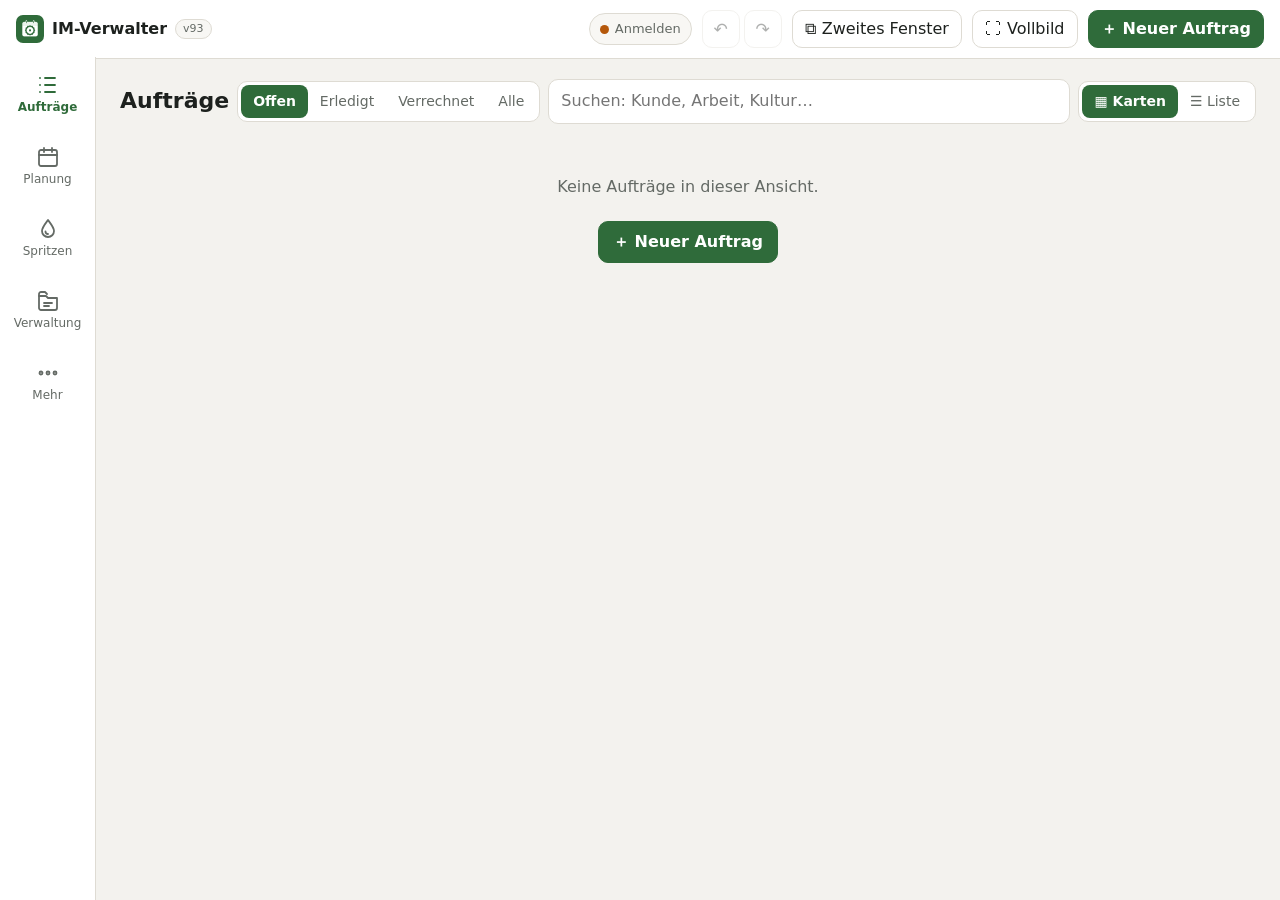
==== commit add2ba4e: "v93: Datenprüfung (Mehr › Datenprüfung) mit Bereinigung; alle Excel-Importfunktionen entfernt (ausse" ====
--- a/index.html
+++ b/index.html
@@ -18,7 +18,7 @@
 <header class="top">
   <div class="brand">
     <img src="[data-uri]" alt="" width="28" height="28">
-    <span>IM-Verwalter</span><small class="ver" id="appVer" title="Version – Details unter Mehr">v92</small>
+    <span>IM-Verwalter</span><small class="ver" id="appVer" title="Version – Details unter Mehr">v93</small>
   </div>
   <button class="sync" id="syncBtn" data-act="sync" title="Jetzt synchronisieren">
     <span class="dot" id="syncDot"></span><span id="syncText">…</span>
--- a/styles.css
+++ b/styles.css
@@ -1171,3 +1171,17 @@
 .ebvj { font-size: 12px; color: var(--muted); white-space: nowrap; }
 .ebgbtns { margin-top: 4px; }
 .ebkt .ebmv:disabled { opacity: .25; }
+/* v93: Datenprüfung */
+.panel.chk { padding: 12px 16px; margin-bottom: 10px; }
+.chk .chkh { display: flex; align-items: center; gap: 8px; flex-wrap: wrap; }
+.chk .chkic { width: 22px; text-align: center; font-size: 16px; }
+.chk.chk-f { border-left: 4px solid var(--danger); }
+.chk.chk-f .chkic { color: var(--danger); }
+.chk.chk-h { border-left: 4px solid var(--warn); }
+.chk.chk-h .chkic { color: var(--warn); }
+.chk.chk-ok { border-left: 4px solid var(--accent); opacity: .8; }
+.chk.chk-ok .chkic { color: var(--accent); }
+.chk details summary { cursor: pointer; color: var(--accent); font-size: 13px; }
+.chk .chkl { margin: 6px 0 0; padding-left: 20px; font-size: 13.5px; max-height: 360px; overflow: auto; }
+.chk .chkl li { margin: 2px 0; }
+.chk-ft { color: var(--danger); }
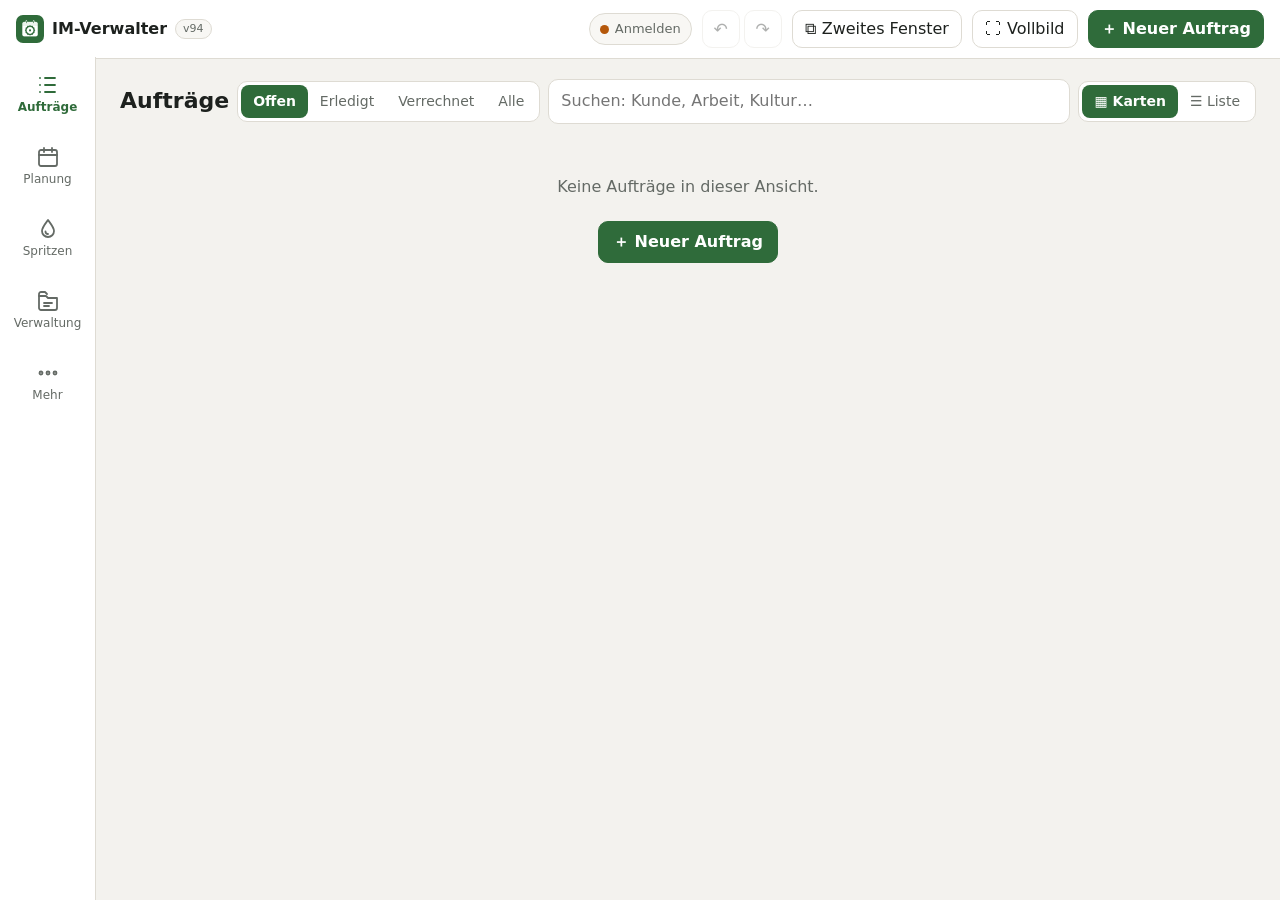
==== commit f2ea4abf: "v94: Kulturliste mit zwei Ebenen (Oberbegriff für Aufträge, genaue Kultur für Pflanzenschutz und Bet" ====
--- a/index.html
+++ b/index.html
@@ -50,6 +50,7 @@
 
 <script src="config.js"></script>
 <script src="app.js"></script>
+<script src="kulturen.js"></script>
 <script src="betrieb.js"></script>
 </body>
 </html>
--- a/styles.css
+++ b/styles.css
@@ -1185,3 +1185,13 @@
 .chk .chkl { margin: 6px 0 0; padding-left: 20px; font-size: 13.5px; max-height: 360px; overflow: auto; }
 .chk .chkl li { margin: 2px 0; }
 .chk-ft { color: var(--danger); }
+/* ---------- Kulturliste (kulturen.js) ---------- */
+.kuov { display: grid; grid-template-columns: repeat(auto-fill, minmax(180px, 1fr)); gap: 4px 12px; margin: 6px 0 4px; }
+.kuo { font-size: 14px; } .kuo span { display: block; font-size: 12px; color: var(--muted); }
+.kued .vbin.wide { min-width: 120px; width: 100%; }
+.kued td.c, .kuat td.c { text-align: center; }
+.kuat .input.small { min-height: 32px; padding: 3px 8px; font-size: 13px; width: auto; max-width: 260px; }
+.kuh { margin: 14px 0 4px; }
+.kusg { border: 1px solid var(--line); border-radius: 10px; padding: 6px 8px; margin: 8px 0; }
+.kusgh { display: flex; flex-wrap: wrap; gap: 6px; align-items: center; margin-bottom: 4px; }
+.kusgh .input.small { min-height: 30px; padding: 2px 8px; width: auto; }
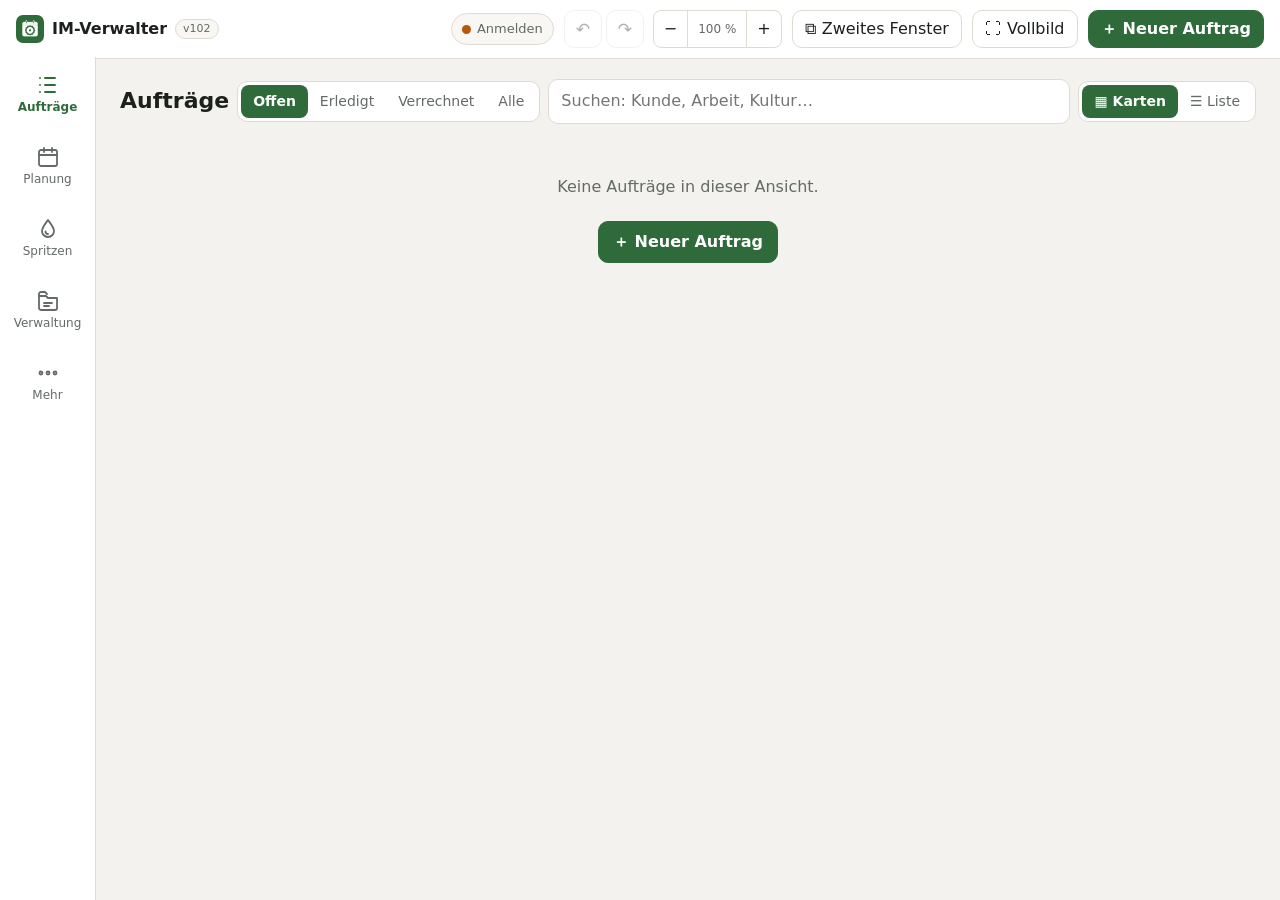
==== commit 7fa7c31a: "v102: Zoom nur für den Inhalt (Listen, Tabellen, Kalender) statt das ganze Fenster – pro Ansicht gem" ====
--- a/index.html
+++ b/index.html
@@ -2,7 +2,7 @@
 <html lang="de-CH">
 <head>
 <meta charset="utf-8">
-<meta name="viewport" content="width=device-width, initial-scale=1, viewport-fit=cover">
+<meta name="viewport" content="width=device-width, initial-scale=1, maximum-scale=1, viewport-fit=cover">
 <title>IM-Verwalter</title>
 <meta name="theme-color" content="#2f6b3a">
 <meta name="apple-mobile-web-app-capable" content="yes">
@@ -24,6 +24,7 @@
     <span class="dot" id="syncDot"></span><span id="syncText">…</span>
   </button>
   <span class="undogrp"><button class="btn hbtn" id="hdrUndo" data-act="undo" disabled aria-label="Rückgängig" title="Rückgängig (Ctrl+Z)">↶</button><button class="btn hbtn" id="hdrRedo" data-act="redo" disabled aria-label="Wiederholen" title="Wiederholen (Ctrl+Y)">↷</button></span>
+  <span class="zoomctl hdrzoom" id="hdrZoom"><button class="btn hbtn" data-act="vz" data-d="-1" aria-label="Ansicht verkleinern" title="Ansicht verkleinern (Ctrl −, Ctrl+Mausrad, zwei Finger)">−</button><button class="btn hbtn zvb" id="hdrZoomV" data-act="vz" data-d="0" title="Zoom dieser Ansicht zurücksetzen (Ctrl 0)">100 %</button><button class="btn hbtn" data-act="vz" data-d="1" aria-label="Ansicht vergrössern" title="Ansicht vergrössern (Ctrl +)">+</button></span>
   <button class="btn hbtn" id="hdrWin" data-act="newWin" hidden title="Diesen Bereich zusätzlich in einem zweiten Fenster öffnen, um Daten nebeneinander zu sehen">⧉ <span class="hide-sm">Zweites Fenster</span></button>
   <button class="btn hbtn" id="hdrFs" data-act="hdrFs" hidden title="Vollbild">⛶ <span class="hide-sm">Vollbild</span></button>
   <button class="btn primary new" data-act="newOrder">＋ <span class="hide-sm">Neuer Auftrag</span></button>
--- a/styles.css
+++ b/styles.css
@@ -1073,8 +1073,11 @@
 .ebz { font-size: 12px; color: var(--muted); font-style: italic; padding-left: 4px; white-space: nowrap; }
 .ebfft td.ebc { min-width: 118px; vertical-align: top; cursor: pointer; padding: 3px 4px; }
 .ebfft td.ebc:hover { background: color-mix(in srgb, var(--accent) 8%, var(--surface)); }
-.ebfft th.cur { color: var(--accent); }
-.ebfft td.cur { box-shadow: inset 2px 0 0 color-mix(in srgb, var(--accent) 40%, transparent), inset -2px 0 0 color-mix(in srgb, var(--accent) 40%, transparent); }
+.ebfft th.cur { background: var(--accent); color: #fff; font-size: 1.05em; box-shadow: inset 3px 0 0 var(--accent), inset -3px 0 0 var(--accent); }
+.ebfft th.cur::after { content: ' · aktuell'; font-weight: 400; font-size: 11px; opacity: .9; }
+.ebfft td.cur { background: color-mix(in srgb, var(--accent) 9%, var(--surface)); box-shadow: inset 3px 0 0 var(--accent), inset -3px 0 0 var(--accent); }
+.ebfft td.cur:hover { background: color-mix(in srgb, var(--accent) 15%, var(--surface)); }
+.ebfft tfoot td.cur { box-shadow: inset 3px 0 0 var(--accent), inset -3px 0 0 var(--accent), inset 0 -3px 0 var(--accent); }
 .ebfft .ebrh { cursor: pointer; min-width: 130px; vertical-align: top; }
 .ebfft .ebrh .nr { font-weight: 400; }
 .ebfft tr.ebgrp th, .ebfft tr.ebgrp td { background: var(--accent-soft); color: var(--accent); font-size: 12px; padding: 3px 6px; }
@@ -1195,3 +1198,35 @@
 .kusg { border: 1px solid var(--line); border-radius: 10px; padding: 6px 8px; margin: 8px 0; }
 .kusgh { display: flex; flex-wrap: wrap; gap: 6px; align-items: center; margin-bottom: 4px; }
 .kusgh .input.small { min-height: 30px; padding: 2px 8px; width: auto; }
+.kuform { margin-top: -4px; }
+.kuform select { width: 100%; }
+
+.ebpt th.ebpcur { background: #2f6b3a; color: #fff; -webkit-print-color-adjust: exact; print-color-adjust: exact; }
+.ebpt td.ebpcur { background: #eef5ef; -webkit-print-color-adjust: exact; print-color-adjust: exact; }
+/* Fruchtfolge: Richtung oben/unten beim Parzellennamen, gesperrte Jahre, Reihenfolge */
+.ebfft th.ebri { position: relative; padding-right: 64px; height: 50px; }
+.ebfft .ebrio, .ebfft .ebriu { position: absolute; right: 6px; padding: 0 6px; border-radius: 8px; background: var(--accent-soft); color: var(--accent); font-size: 11px; font-weight: 600; white-space: nowrap; }
+.ebfft .ebrio { top: 4px; }
+.ebfft .ebriu { bottom: 4px; }
+.ebfft td.eblock { background: color-mix(in srgb, var(--muted) 6%, var(--surface)); }
+.ebfft td.eblock:hover { background: color-mix(in srgb, var(--muted) 11%, var(--surface)); }
+.btn.ebunl { border-color: var(--warn, #c77700); color: var(--warn, #c77700); }
+.eblg { font-size: 11px; color: var(--muted); border: 1px solid var(--line); border-radius: 8px; padding: 0 6px; margin-left: 4px; white-space: nowrap; }
+.ebcblk { position: relative; }
+.ebmvs { float: right; margin: 2px 0 0 6px; }
+.rowi.eblockrow { cursor: default; }
+.ebpri { font-size: .85em; color: #555; }
+.ebk.ebtxt { font-style: italic; }
+.ebfft .ebpmv { margin-top: 2px; display: flex; gap: 2px; }
+.ebfft .ebpmv .ebmv { font-size: 12px; padding: 0 4px; opacity: .55; }
+.ebfft .ebpmv .ebmv:hover:not([disabled]) { opacity: 1; }
+.ebfft .ebpmv .ebmv[disabled] { opacity: .15; }
+/* Ansichtszoom in der Titelleiste */
+.top .hdrzoom { gap: 0; }
+.top .hdrzoom .btn.hbtn { padding: 7px 10px; min-width: 34px; border-radius: 0; margin-left: -1px; font-size: 16px; }
+.top .hdrzoom .btn.hbtn:first-child { border-radius: 8px 0 0 8px; }
+.top .hdrzoom .btn.hbtn:last-child { border-radius: 0 8px 8px 0; }
+.top .hdrzoom .zvb { font-size: 12px !important; min-width: 54px; color: var(--muted); font-variant-numeric: tabular-nums; }
+.top .hdrzoom[hidden] { display: none; }
+@media (max-width: 700px) { .top .hdrzoom { display: none; } }
+@media print { #content { zoom: 1 !important; } }
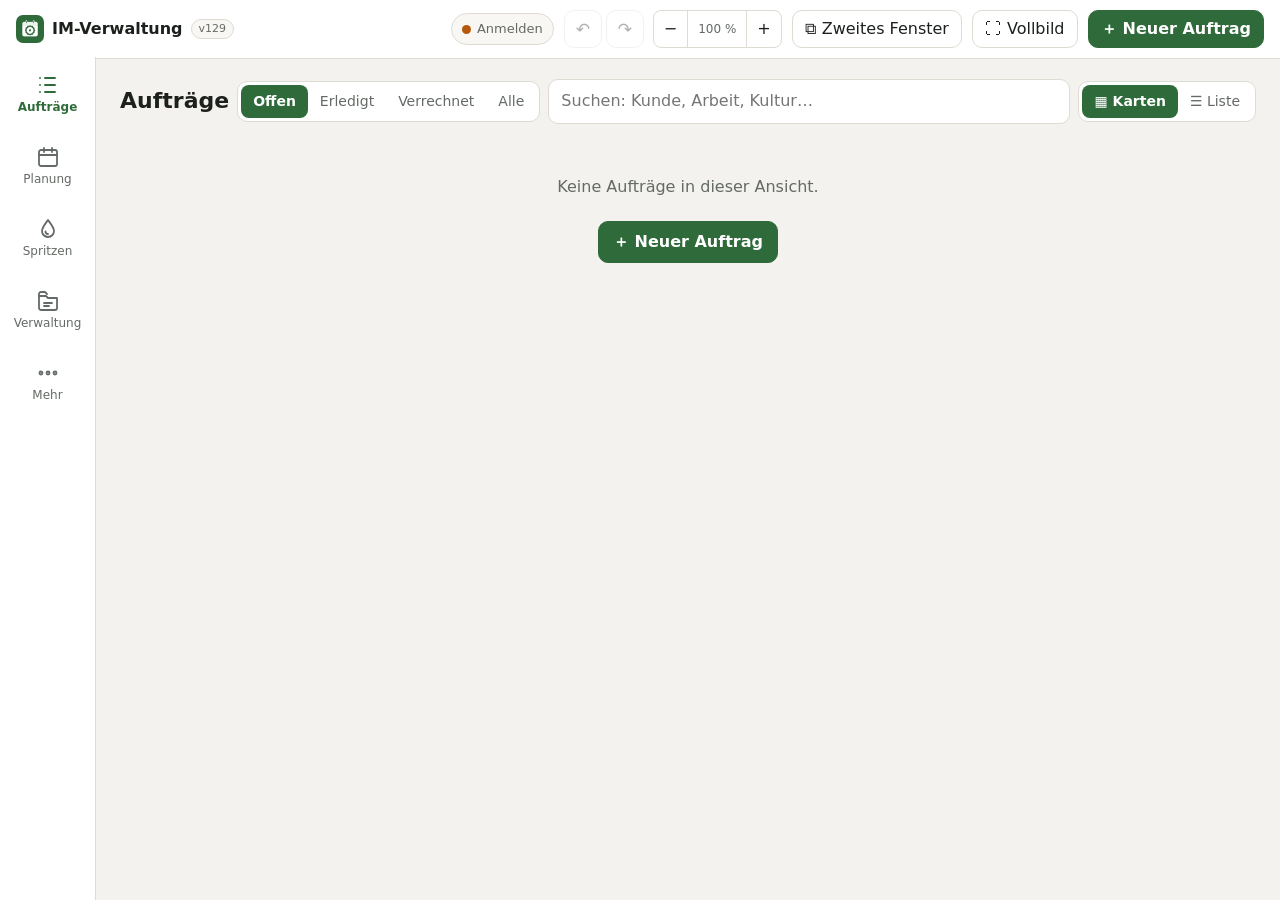
==== commit adeffed9: "v129: Allgemein – Programmname IM-Verwaltung (NAS-Dienst v60, IM-Vermietung v1.13) Co-Authored-By: C" ====
--- a/index.html
+++ b/index.html
@@ -3,12 +3,12 @@
 <head>
 <meta charset="utf-8">
 <meta name="viewport" content="width=device-width, initial-scale=1, maximum-scale=1, viewport-fit=cover">
-<title>IM-Verwalter</title>
+<title>IM-Verwaltung</title>
 <meta name="theme-color" content="#2f6b3a">
 <meta name="apple-mobile-web-app-capable" content="yes">
 <meta name="mobile-web-app-capable" content="yes">
 <meta name="apple-mobile-web-app-status-bar-style" content="default">
-<meta name="apple-mobile-web-app-title" content="IM-Verwalter">
+<meta name="apple-mobile-web-app-title" content="IM-Verwaltung">
 <link rel="manifest" href="manifest.webmanifest">
 <link rel="icon" href="icon-192.png" type="image/png">
 <link rel="apple-touch-icon" href="apple-touch-icon.png">
@@ -18,7 +18,7 @@
 <header class="top">
   <div class="brand">
     <img src="[data-uri]" alt="" width="28" height="28">
-    <span>IM-Verwalter</span><small class="ver" id="appVer" title="Version – Details unter Mehr">v93</small>
+    <span>IM-Verwaltung</span><small class="ver" id="appVer" title="Version – Details unter Mehr">v93</small>
   </div>
   <button class="sync" id="syncBtn" data-act="sync" title="Jetzt synchronisieren">
     <span class="dot" id="syncDot"></span><span id="syncText">…</span>
--- a/styles.css
+++ b/styles.css
@@ -1229,4 +1229,52 @@
 .top .hdrzoom .zvb { font-size: 12px !important; min-width: 54px; color: var(--muted); font-variant-numeric: tabular-nums; }
 .top .hdrzoom[hidden] { display: none; }
 @media (max-width: 700px) { .top .hdrzoom { display: none; } }
-@media print { #content { zoom: 1 !important; } }
+/* Ansichtszoom nur für die Daten: oberste Tabellen und Listen im Inhalt (keine Filterleisten, Knöpfe, Überschriften) */
+#content table:not(table table):not(.rows table):not(.list table),
+#content .rows:not(table .rows):not(.list .rows),
+#content .list:not(table .list):not(.rows .list) { zoom: var(--vz, 1); }
+@media print { #content { zoom: 1 !important; --vz: 1 !important; } }
+/* Vollbild (alle Ansichten): Modulleiste ausblenden, Inhalt über die ganze Breite */
+body.fsmode .tabs { display: none !important; }
+body.fsmode main { margin-left: 0 !important; max-width: none; padding-bottom: calc(24px + env(safe-area-inset-bottom)); }
+body.fsmode #selbar { left: 12px; }
+/* Fixierte Spaltenüberschriften (Aufträge-Liste, Bericht, Abrechnung, Summen): Tabelle scrollt in einem Rahmen in Bildschirmhöhe,
+   die Überschriften bleiben oben stehen. (Planung: Kalender und Zeitachsen hatten das schon.) */
+.dscroll { overflow: auto; max-height: calc(calc(100dvh / var(--uz, 1)) - 84px); -webkit-overflow-scrolling: touch; overscroll-behavior: contain; }
+@media (max-width: 599px) { .dscroll { max-height: calc(calc(100dvh / var(--uz, 1)) - 84px - var(--tabh) - env(safe-area-inset-bottom)); } }
+.dscroll > table > thead th { position: sticky; top: 0; z-index: 3; background: var(--surface); box-shadow: inset 0 -2px 0 var(--line); }
+.dscroll > table > thead th.ck { z-index: 4; }
+.panel.dscroll { padding-top: 0; }
+.panel.dscroll > table > thead th { padding-top: 10px; }
+.jdbfs-body .dscroll { max-height: none; overflow: visible; }
+.jdbfs-body .panel.dscroll { padding-top: revert; }
+@media print { .dscroll { max-height: none !important; overflow: visible !important; } }
+/* Kopfzeilen bleiben unter der Titelleiste, auch wenn die Seite scrollt (--sty aus stickyUpd) */
+.cal .g-head, .cal .g-corner, .cal .tl-corner, .cal .tl-head:not(.tlh-m), .cal .tlh-axis, .dscroll > table > thead th { top: var(--sty, 0px) !important; }
+@media print { .noprint { display: none !important; } }
+.fld .tog.genau { display: inline-flex; align-items: center; gap: 6px; margin-top: 6px; font-size: 13px; color: var(--muted); cursor: pointer; }
+.fld .tog.genau input { width: 18px; height: 18px; margin: 0; accent-color: var(--accent); }
+.fld .dngrzbtn { margin-top: 6px; align-self: flex-start; }
+.dngrz { margin: -4px 0 12px; max-height: 40vh; overflow: auto; }
+.genaum { color: var(--s-erledigt, #2f7d32); font-weight: 700; }
+
+/* v121: Fläche aus der Bedeckungskarte (B) und virtuelle Feldgrenze */
+.bedm { display: inline-block; margin-left: 4px; padding: 0 4px; border-radius: 4px; font-size: 10.5px; font-weight: 700; line-height: 15px; color: #fff; background: #1f6fa8; vertical-align: 1px; }
+.bedgrz { margin: 4px 0 8px; }
+.bedsvg { display: block; background: var(--card2, rgba(127,127,127,.06)); border-radius: 8px; }
+.bedsvg path { fill: rgba(47,125,50,.35); stroke: #2f7d32; stroke-width: 1.5; vector-effect: non-scaling-stroke; }
+/* v122: P = geplante Fläche in «ha Auftrag» */
+.planm { display: inline-block; margin-left: 4px; padding: 0 4px; border-radius: 4px; font-size: 10.5px; font-weight: 700; line-height: 15px; color: #fff; background: #8a8f98; vertical-align: 1px; }
+/* v123: E = effektive Fläche ohne «genau» */
+.effm { display: inline-block; margin-left: 4px; padding: 0 4px; border-radius: 4px; font-size: 10.5px; font-weight: 700; line-height: 15px; color: #fff; background: #b26a00; vertical-align: 1px; }
+/* v125: virtuelle Feldgrenze auf Kartenhintergrund (swisstopo) */
+.bedmap { position: relative; overflow: hidden; max-width: 100%; border-radius: 8px; background: #dde3d6; user-select: none; }
+.bedmap img { position: absolute; width: 256px; height: 256px; max-width: none; }
+.bedmap svg { position: absolute; left: 0; top: 0; }
+.bedmap svg path { fill: rgba(255,214,0,.28); stroke: #ffd600; stroke-width: 2.5; }
+.bedmap-ctl { position: absolute; left: 8px; top: 8px; display: flex; flex-direction: column; gap: 4px; }
+.bedmap-ctl button, .bedmap-lay button { border: 1px solid rgba(0,0,0,.25); background: rgba(255,255,255,.92); color: #222; border-radius: 6px; font: 600 15px/1 system-ui, sans-serif; min-width: 30px; height: 30px; cursor: pointer; }
+.bedmap-lay { position: absolute; right: 8px; top: 8px; display: flex; gap: 4px; }
+.bedmap-lay button { font-size: 12px; padding: 0 8px; }
+.bedmap-lay button.on { background: #2f7d32; color: #fff; border-color: #2f7d32; }
+.bedmap-attr { position: absolute; right: 4px; bottom: 2px; font-size: 10px; color: #222; background: rgba(255,255,255,.75); padding: 0 4px; border-radius: 3px; }
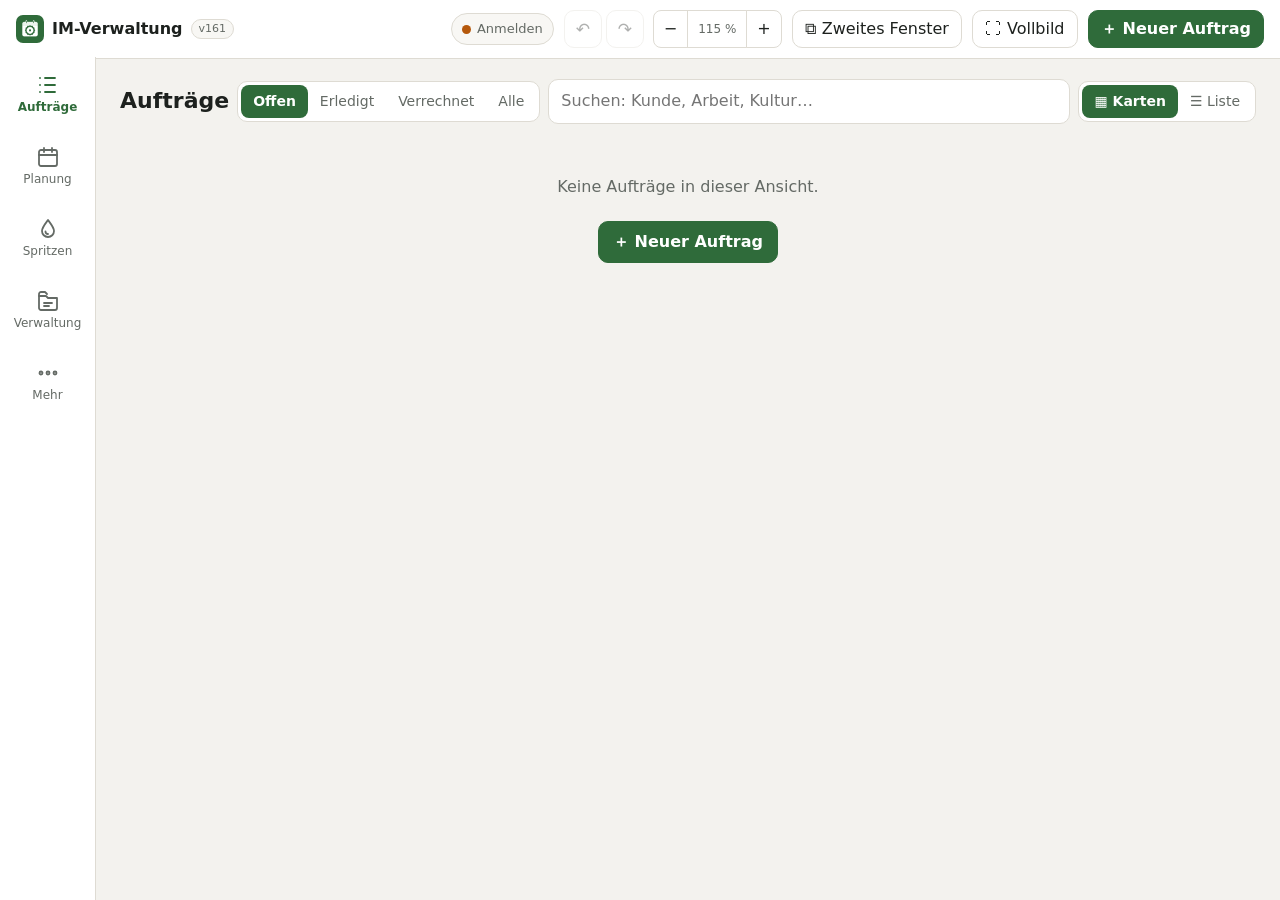
==== commit 201e8453: "v161: Aufräumen und gemeinsamer Code – entfernt: IMV CSV-Export, personal/pausen, alte rx-Karten, IM" ====
--- a/index.html
+++ b/index.html
@@ -50,6 +50,7 @@
 <div id="toast" role="status"></div>
 
 <script src="config.js"></script>
+<script src="gemeinsam/im-basis.js?v=1"></script>
 <script src="app.js"></script>
 <script src="kulturen.js"></script>
 <script src="betrieb.js"></script>
--- a/styles.css
+++ b/styles.css
@@ -248,8 +248,8 @@
 
 #toast {
   position: fixed; left: 50%; bottom: calc(var(--tabh) + 20px + env(safe-area-inset-bottom)); transform: translateX(-50%) translateY(20px);
-  background: var(--text); color: var(--bg); padding: 10px 16px; border-radius: 10px; font-size: 14px;
-  opacity: 0; pointer-events: none; transition: .2s; z-index: 50; max-width: calc(calc(100vw / var(--uz, 1)) - 32px);
+  background: var(--text); color: var(--bg); padding: 16px 26px; border-radius: 14px; font-size: 18px; font-weight: 600; line-height: 1.4; text-align: center; white-space: pre-line; box-shadow: 0 8px 28px rgba(0,0,0,.35); border: 2px solid var(--accent, #2f7d4f);
+  opacity: 0; pointer-events: none; transition: .2s; z-index: 50; width: max-content; max-width: min(720px, calc(calc(100vw / var(--uz, 1)) - 32px));
 }
 #toast.show { opacity: 1; transform: translateX(-50%) translateY(0); }
 @media (min-width: 600px) { #toast { bottom: 24px; } }
@@ -1278,3 +1278,58 @@
 .bedmap-lay button { font-size: 12px; padding: 0 8px; }
 .bedmap-lay button.on { background: #2f7d32; color: #fff; border-color: #2f7d32; }
 .bedmap-attr { position: absolute; right: 4px; bottom: 2px; font-size: 10px; color: #222; background: rgba(255,255,255,.75); padding: 0 4px; border-radius: 3px; }
+/* v134: Knopf «In IM-Applikationskarten öffnen» unter der Feldauswahl im Auftrag */
+.fld .akbtn { margin-top: 6px; align-self: flex-start; width: auto; }
+.grzpick .grzakt { margin-left: auto; padding: 4px 10px; min-height: 0; font-size: 13px; }
+/* v135: Vermessung zum Vergleich auf der Karte der virtuellen Feldgrenze */
+.bedmap svg path.vm { fill: rgba(43,140,255,.12); stroke: #2b8cff; stroke-width: 2.5; stroke-dasharray: 7 4; }
+.bedleg { align-items: center; flex-wrap: wrap; gap: 8px 14px; }
+.bedleg .sw { display: inline-block; width: 14px; height: 10px; border-radius: 2px; margin-right: 5px; vertical-align: -1px; }
+.bedleg .sw.bed { background: rgba(255,214,0,.45); border: 2px solid #ffd600; }
+.bedleg .sw.vm { background: rgba(43,140,255,.15); border: 2px dashed #2b8cff; }
+.bedsel { display: inline-flex; align-items: center; gap: 6px; }
+.bedsel select { width: auto; min-width: 180px; padding: 4px 8px; min-height: 0; }
+.grz tr[data-gsel] { cursor: pointer; }
+.grz tr.grz-sel td { background: rgba(43,140,255,.12); }
+.grz tr.grz-sel td:first-child { box-shadow: inset 3px 0 0 #2b8cff; }
+/* v137: von Hand korrigierte Arbeitsgänge */
+.korrm { color: #b26a00; font-size: .85em; }
+.korrhint { margin: 0 0 8px; padding: 6px 10px; border-radius: 6px; background: #fff4e0; color: #7a4a00; font-size: 13px; }
+@media print { .korrm { display: none !important; } }
+/* v143: Hinweis IM-F (an IM-Faktura übermittelt) */
+.faktm { margin-left: 4px; padding: 0 4px; border-radius: 4px; background: rgba(255,255,255,.65); font-size: .85em; letter-spacing: .02em; }
+/* v144: Sendefenster IM-Faktura und Strohhäckseln */
+@media (min-width: 900px) { dialog#dlg.dlgwide { width: min(1240px, calc(100vw / var(--uz, 1)) - 24px); margin: auto; height: auto; border-radius: 16px; } }
+.fkgrp { margin-bottom: 16px; }
+.fkhead { display: flex; flex-wrap: wrap; align-items: flex-end; gap: 6px 16px; margin-bottom: 6px; }
+.fkhead .fkk { margin: 0; min-width: 280px; flex: 1; }
+.fktab td, .fktab th { padding: 5px 6px; vertical-align: middle; }
+.fktab th.r, .fktab td.r { text-align: right; }
+.fktab .input { min-height: 0; padding: 5px 7px; }
+.fktab .fkn { text-align: right; }
+.fktab select.fka { max-width: 260px; }
+.fktab .fkb { white-space: nowrap; font-variant-numeric: tabular-nums; }
+.fktab tr.fkstroh td { background: rgba(200,160,40,.08); border-top: 0; }
+.strohbox { display: flex; flex-wrap: wrap; align-items: flex-end; gap: 6px 16px; margin: -4px 0 10px; }
+.strohbox .fld { margin: 0; flex: 1; min-width: 180px; }
+/* v145: Artikelauswahl im Sendefenster nicht abschneiden, breiter */
+.fkgrp .tscroll { overflow: visible; }
+.fktab .combo { min-width: 240px; }
+.fktab .combo-sug { right: auto; min-width: 420px; max-width: 560px; max-height: 340px; }
+.fktab .combo-sug > * { white-space: normal; }
+.fkall { display: inline-flex; gap: 6px; margin: 0 0 10px; }
+/* v146: Abrechnung › Eintrag – Karte neben den Angaben, darunter Erfassung für IM-Faktura */
+.abdet2 { display: grid; grid-template-columns: minmax(320px, 1fr) minmax(360px, 1.15fr); gap: 20px; align-items: start; }
+.abdet2 h4 { margin: 0 0 6px; }
+.abdet2 .abdr .bedmap { max-width: 100%; }
+@media (max-width: 900px) { .abdet2 { grid-template-columns: 1fr; } }
+.fkdet .fkhead { margin-bottom: 8px; }
+.fkdet .fkall { margin: 0 0 4px; }
+.fktab .fkn { width: 80px; }
+.fktab tr.fkz td { background: rgba(80,120,200,.05); }
+.fktab tr.fkadd td { border-top: 0; padding-top: 2px; }
+.fktab tbody.fkent + tbody.fkent tr:first-child td { border-top: 2px solid var(--line); }
+/* v150: Artikelauswahl in «Abrechnung › Eintrag» nicht abschneiden, bei wenig Platz nach oben; fehlender Artikel rot */
+.fkdet .tscroll { overflow: visible; }
+.fktab .combo-up .combo-sug { top: auto; bottom: calc(100% + 2px); }
+.fktab .fkmiss .combo-in, .fktab select.fkmiss { border-color: #c0392b; box-shadow: 0 0 0 2px rgba(192,57,43,.18); }
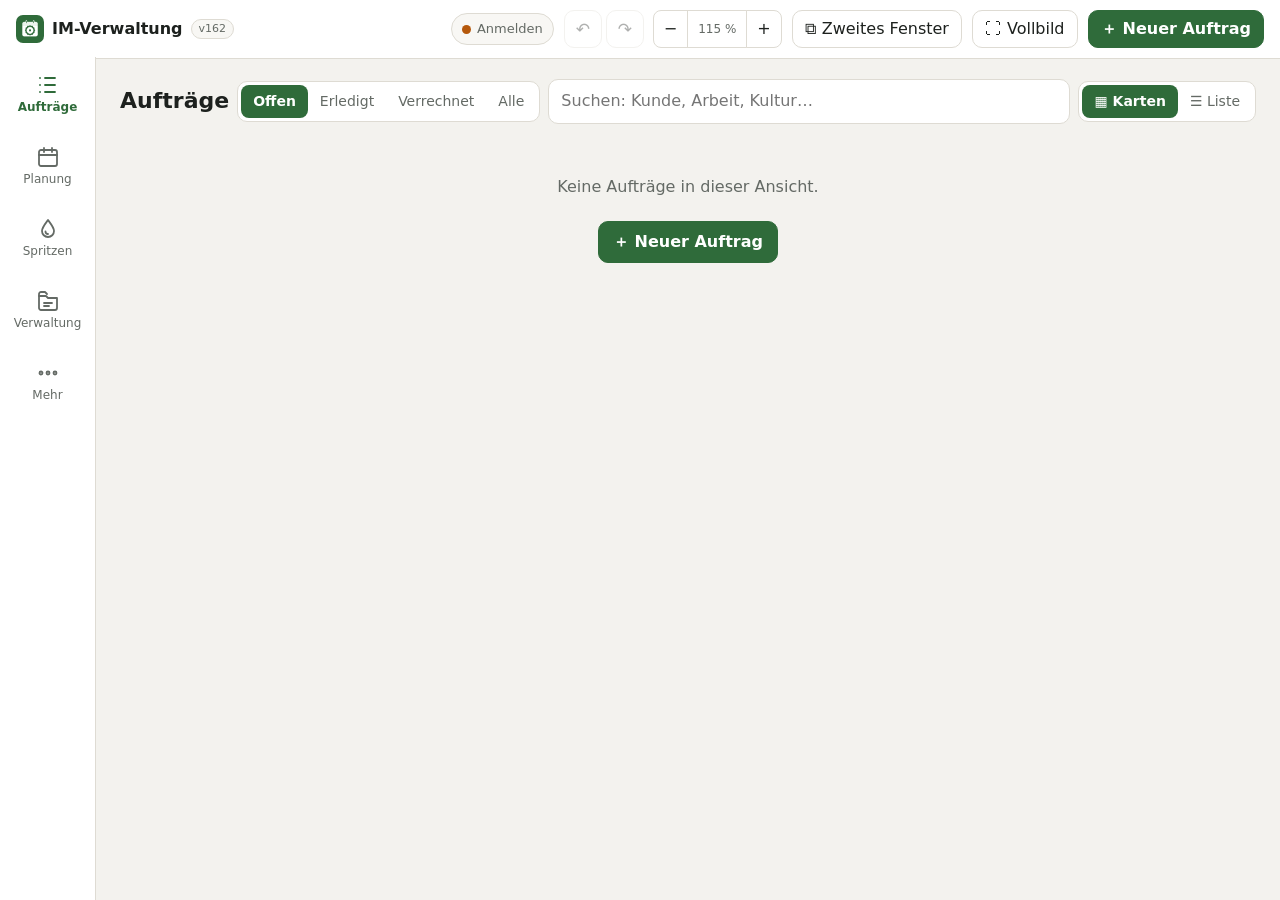
==== commit d617639a: "v162: Startseite IM-Programme (start/ v1.0) und gemeinsame Dropbox-Anmeldung – Kacheln aller Program" ====
--- a/index.html
+++ b/index.html
@@ -17,7 +17,7 @@
 <body>
 <header class="top">
   <div class="brand">
-    <img src="[data-uri]" alt="" width="28" height="28">
+    <a href="start/" title="Alle IM-Programme (Startseite)" style="display:inline-flex"><img src="[data-uri]" alt="" width="28" height="28"></a>
     <span>IM-Verwaltung</span><small class="ver" id="appVer" title="Version – Details unter Mehr">v93</small>
   </div>
   <button class="sync" id="syncBtn" data-act="sync" title="Jetzt synchronisieren">
@@ -50,7 +50,7 @@
 <div id="toast" role="status"></div>
 
 <script src="config.js"></script>
-<script src="gemeinsam/im-basis.js?v=1"></script>
+<script src="gemeinsam/im-basis.js?v=2"></script>
 <script src="app.js"></script>
 <script src="kulturen.js"></script>
 <script src="betrieb.js"></script>
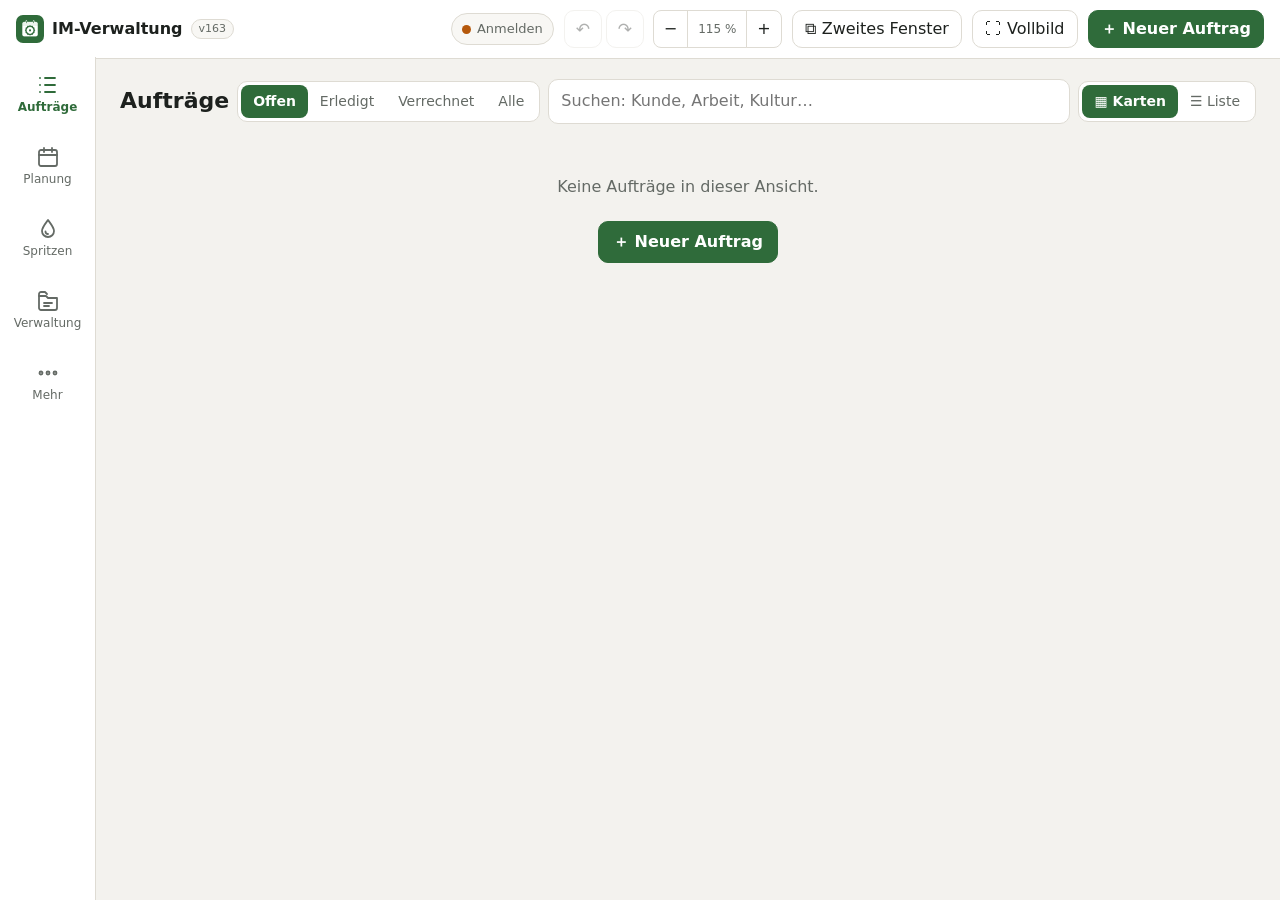
==== commit 4b93bd36: "v163: Datenquelle NAS für den Notbetrieb ohne Dropbox (IM_BASIS 3, IM-Vermietung v1.26, IM-Faktura v" ====
--- a/index.html
+++ b/index.html
@@ -50,7 +50,7 @@
 <div id="toast" role="status"></div>
 
 <script src="config.js"></script>
-<script src="gemeinsam/im-basis.js?v=2"></script>
+<script src="gemeinsam/im-basis.js?v=3"></script>
 <script src="app.js"></script>
 <script src="kulturen.js"></script>
 <script src="betrieb.js"></script>
